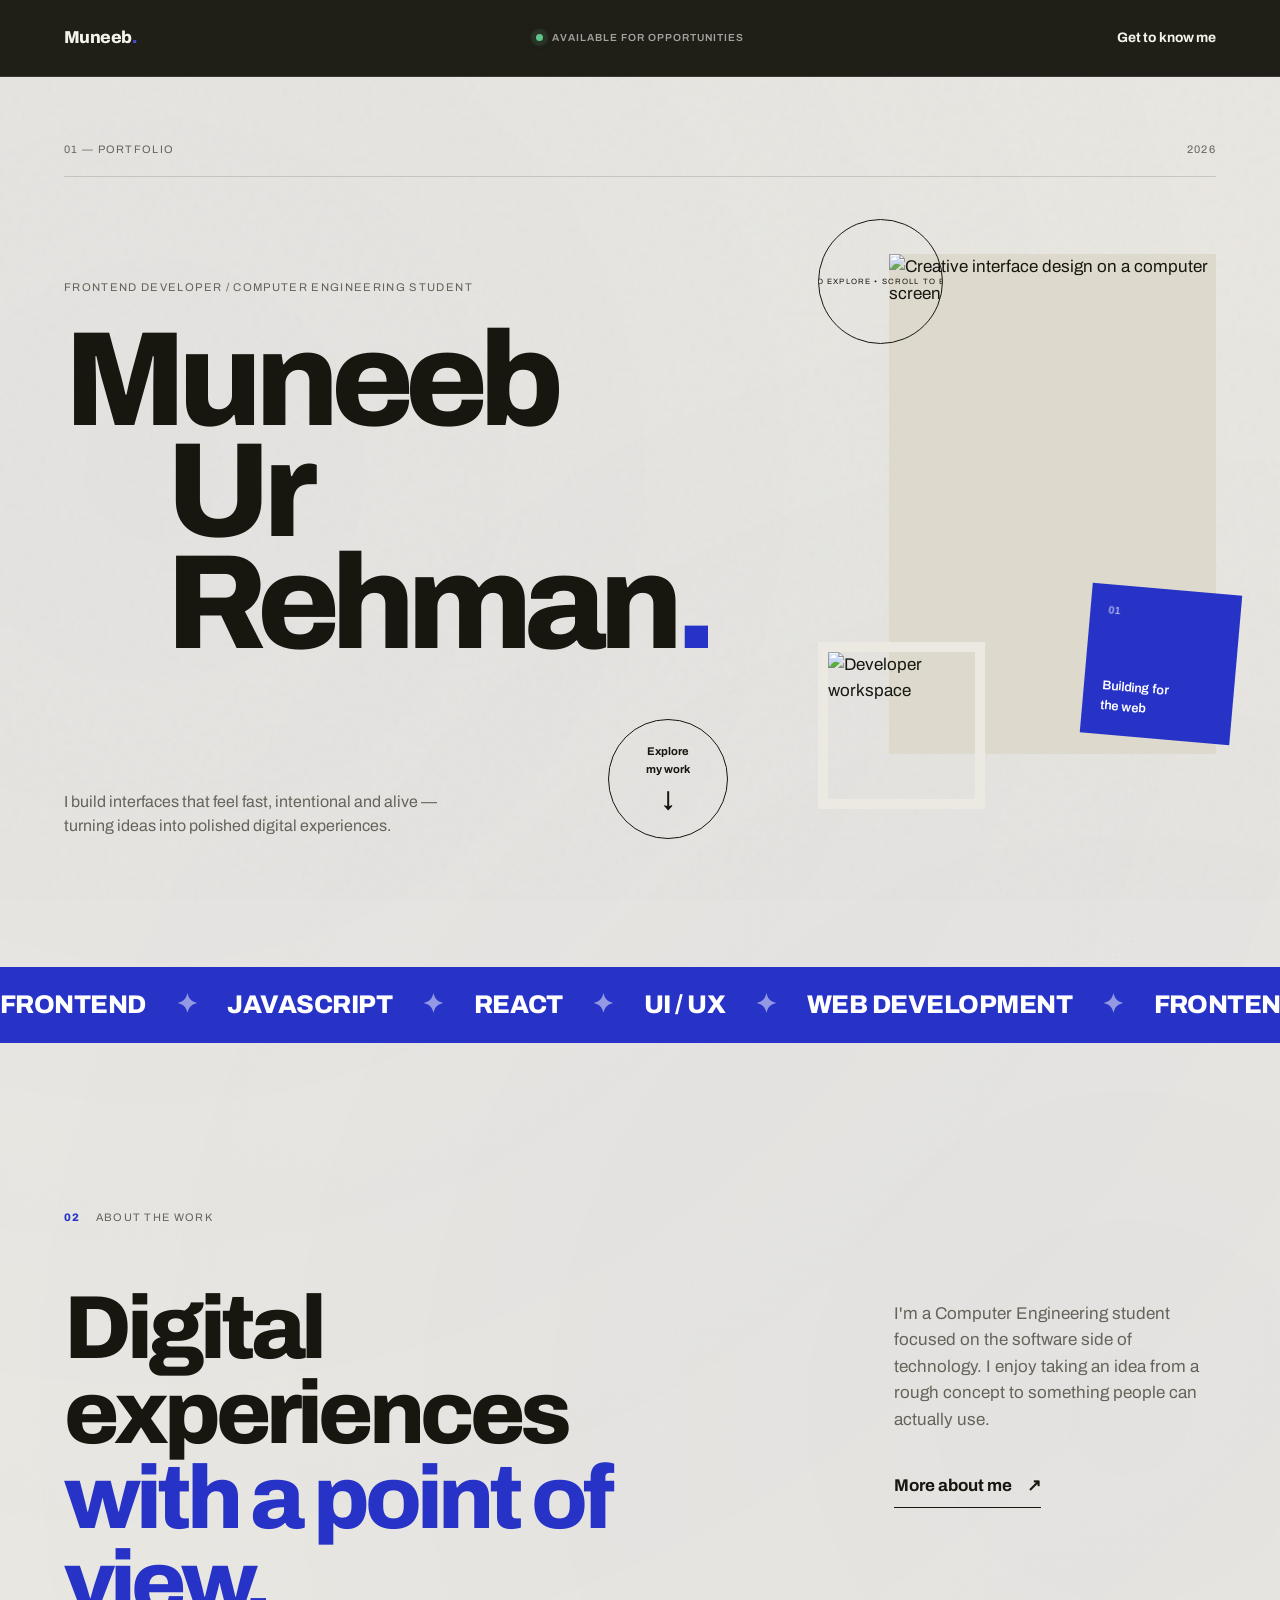
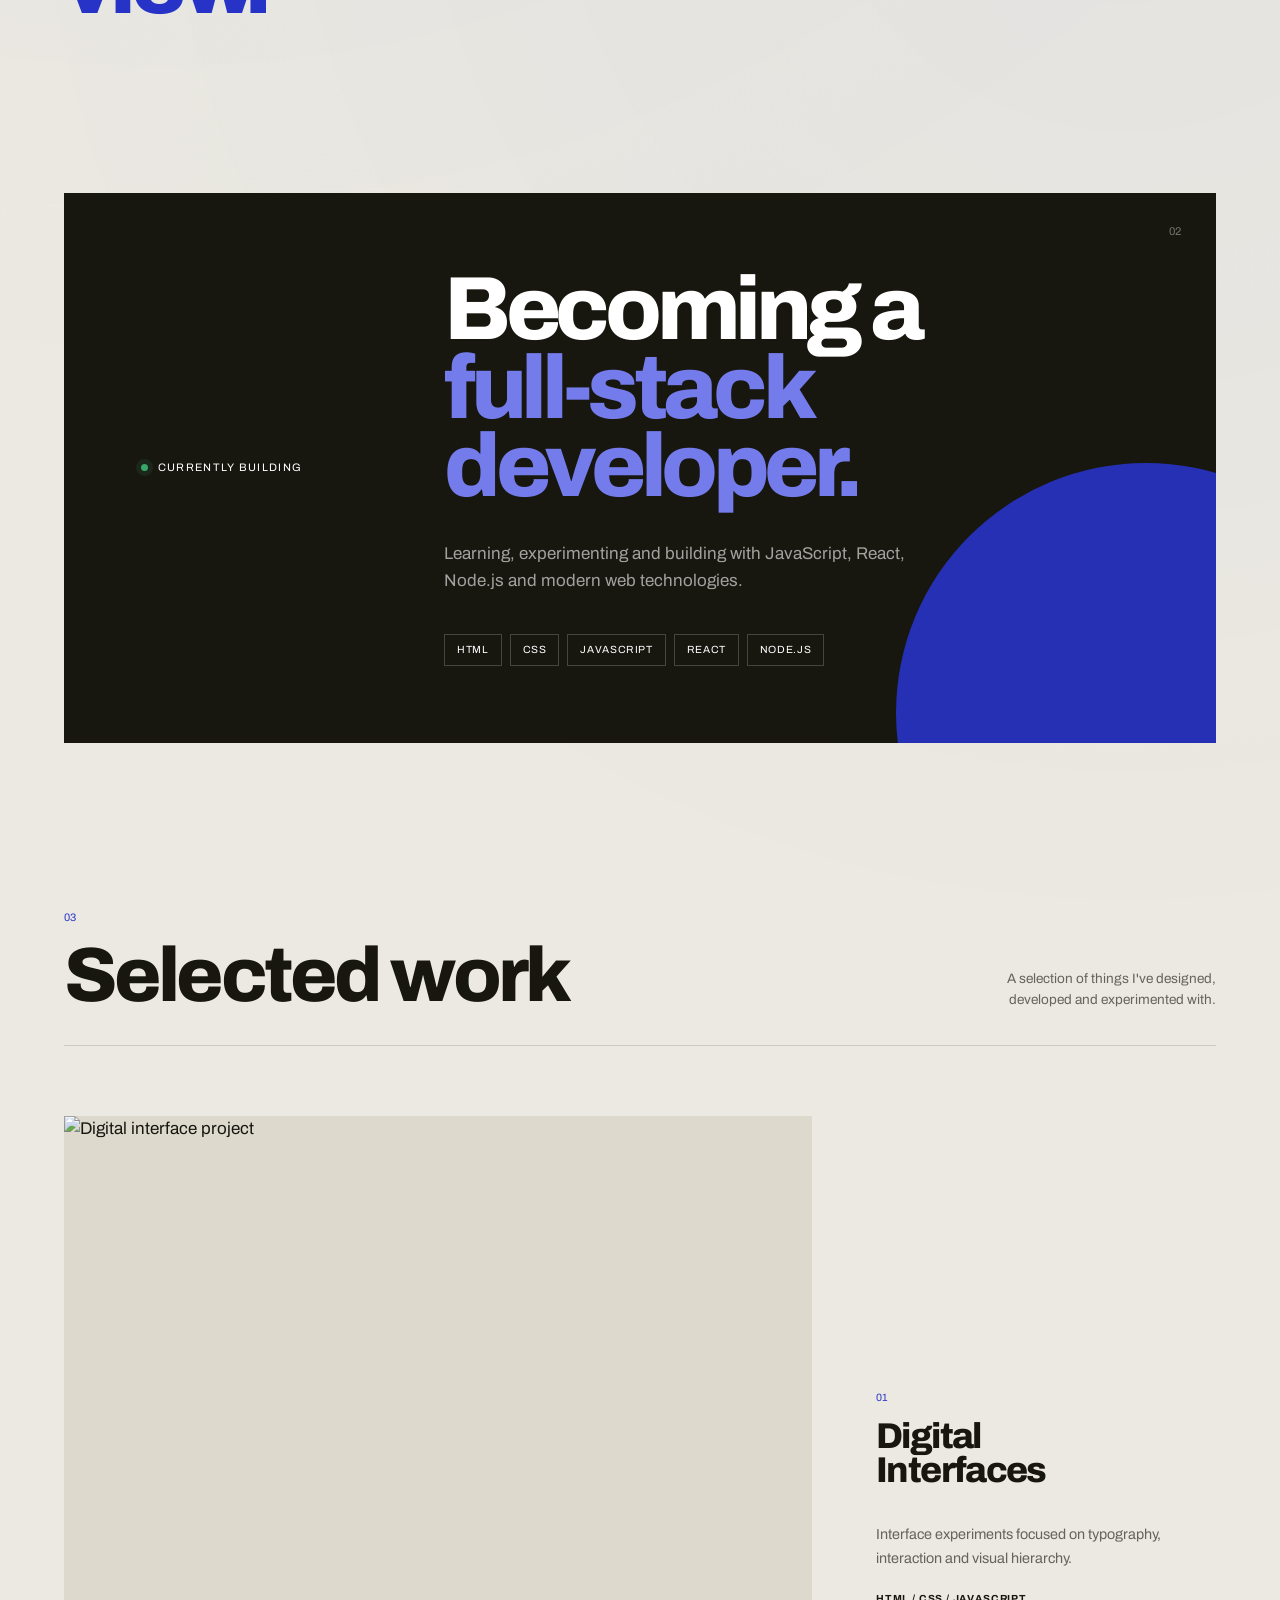
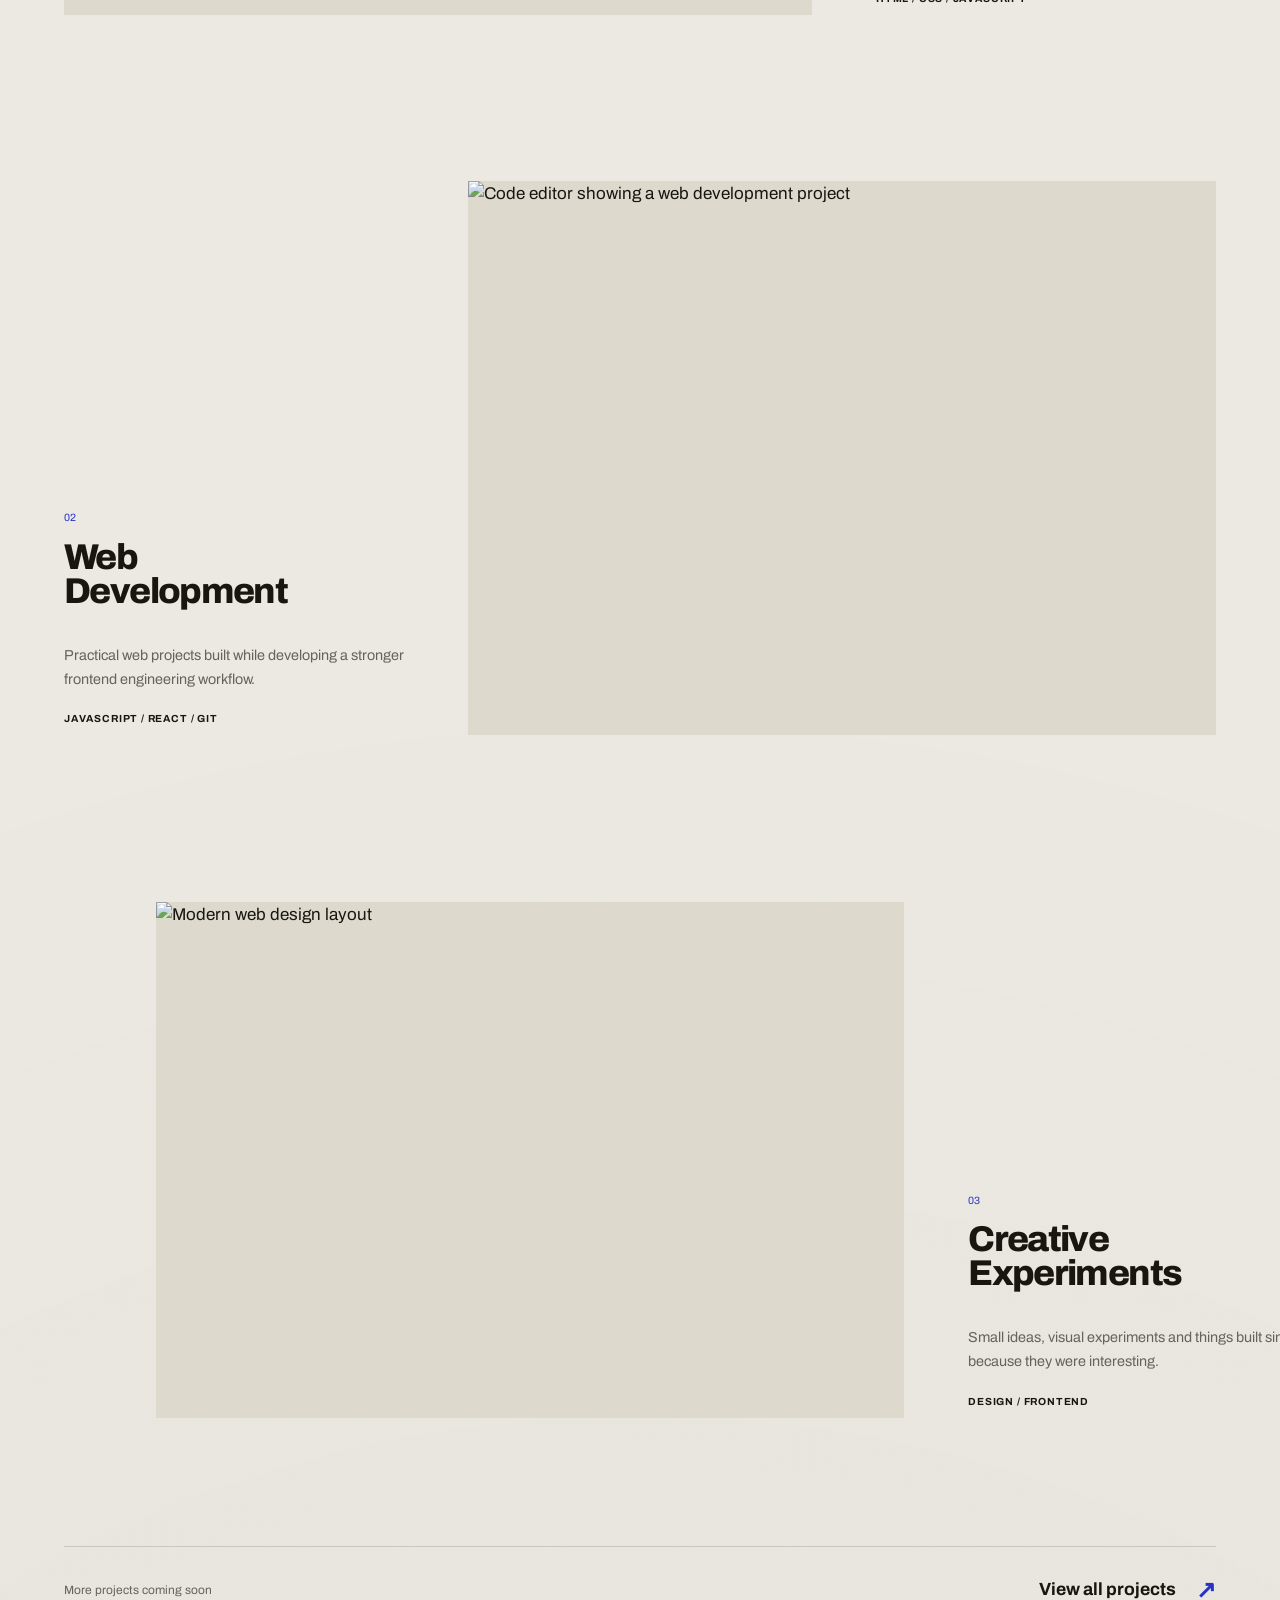
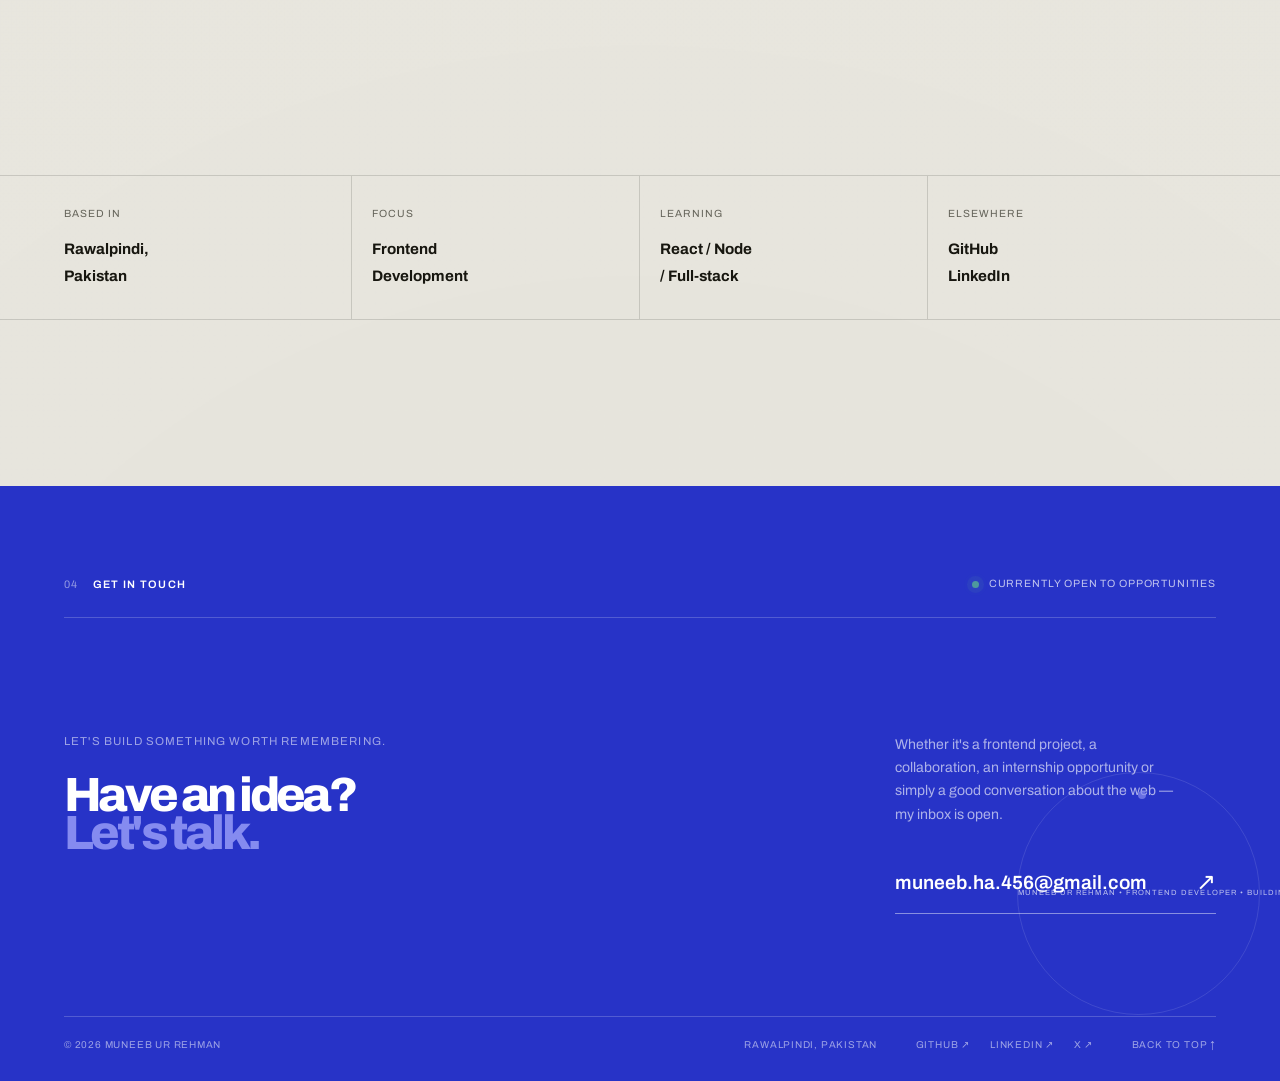
==== portfolio-website/index.html @ a78fee16 "Update portfolio certificates" ====
<!DOCTYPE html>
<html lang="en">
<head>
<meta charset="UTF-8">
<meta name="viewport" content="width=device-width, initial-scale=1.0">

<title>Muneeb Ur Rehman — Frontend Developer</title>

<meta name="description" content="Muneeb Ur Rehman is a frontend developer from Rawalpindi, Pakistan, building fast, modern and thoughtful digital experiences.">
<meta name="theme-color" content="#efeee8">

<meta property="og:title" content="Muneeb Ur Rehman — Frontend Developer">
<meta property="og:description" content="Frontend developer building modern digital experiences.">
<meta property="og:type" content="website">

<link rel="icon" href="assets/Screenshot_2026-09-08_000847-removebg-preview (1).png" type="image/png">

<link rel="preconnect" href="https://fonts.googleapis.com">
<link rel="preconnect" href="https://fonts.gstatic.com" crossorigin>
<link href="https://fonts.googleapis.com/css2?family=Archivo:wght@400;500;600;700;800&display=swap" rel="stylesheet">

<link rel="stylesheet" href="css/style.css">
</head>

<body>

<!-- =====================================================
     CINEMATIC INTRO
====================================================== -->

<div class="site-intro" id="siteIntro" aria-hidden="true">

  <div class="site-intro-logo">
    <span>Muneeb</span><b>.</b>
  </div>

  <div class="site-intro-line"></div>

</div>


<!-- =====================================================
     HEADER
====================================================== -->

<header class="masthead">

  <div class="masthead-row container-wide">

    <a href="index.html" class="masthead-id">
      Muneeb<span>.</span>
    </a>

    <div class="masthead-center">
      <span class="status-dot"></span>
      Available for opportunities
    </div>

    <button class="menu-toggle" aria-expanded="false" aria-controls="siteMenu">
      Get to know me
    </button>

  </div>

</header>

<!-- =====================================================
     FULL SCREEN MENU
====================================================== -->

<nav
  id="siteMenu"
  class="site-menu"
  aria-hidden="true"
>

  <button
    class="menu-close"
    aria-label="Close menu"
  >
    Close
  </button>

  <div class="container-wide">

    <div class="menu-label">
      Navigation
    </div>

    <ul class="site-menu-list">

      <li data-current>
        <a href="index.html">
          Home <sup>01</sup>
        </a>
      </li>

      <li>
        <a href="about.html">
          About <sup>02</sup>
        </a>
      </li>

      <li>
        <a href="projects.html">
          Projects <sup>03</sup>
        </a>
      </li>

      <li>
        <a href="#contact-heading">
          Contact <sup>04</sup>
        </a>
      </li>

    </ul>

    <div class="site-menu-social">

      <a
        href="#"
        target="_blank"
        rel="noopener"
      >
        GitHub ↗
      </a>

      <a
        href="#"
        target="_blank"
        rel="noopener"
      >
        LinkedIn ↗
      </a>

      <a
        href="#"
        target="_blank"
        rel="noopener"
      >
        X ↗
      </a>

    </div>

  </div>

</nav>


<main>

  <!-- =====================================================
       HERO
  ====================================================== -->

  <section class="hero-new container-wide">

    <div class="hero-topline reveal">

      <span>
        01 — Portfolio
      </span>

      <span>
        2026
      </span>

    </div>


    <div class="hero-grid">


      <!-- HERO TEXT -->

      <div class="hero-copy">

        <p class="eyebrow reveal">
          Frontend Developer / Computer Engineering Student
        </p>

        <h1 class="hero-title">

          <span class="hero-line reveal">
            Muneeb
          </span>

          <span class="hero-line hero-line-indent reveal">
            Ur Rehman<span class="hero-dot">.</span>
          </span>

        </h1>


        <div class="hero-bottom reveal">

          <p class="hero-description">
            I build interfaces that feel fast, intentional and alive —
            turning ideas into polished digital experiences.
          </p>

          <a
            href="#work"
            class="circle-link"
          >

            <span>
              Explore<br>
              my work
            </span>

            <span class="circle-arrow">
              ↓
            </span>

          </a>

        </div>

      </div>


      <!-- =================================================
           HERO VISUAL
      ================================================== -->

      <div class="hero-visual reveal">


        <!-- MAIN IMAGE -->

        <div class="hero-image-main">

          <img
            src="https://images.unsplash.com/photo-1558655146-d09347e92766?auto=format&fit=crop&w=1200&q=85"
            alt="Creative interface design on a computer screen"
          >

        </div>


        <!-- SMALL IMAGE -->

        <div class="hero-image-small">

          <img
            src="https://images.unsplash.com/photo-1498050108023-c5249f4df085?auto=format&fit=crop&w=700&q=85"
            alt="Developer workspace"
          >

        </div>


        <!-- FLOATING CARD -->

        <div class="hero-floating-card">

          <span class="card-number">
            01
          </span>

          <span>
            Building for<br>
            the web
          </span>

        </div>


        <!-- ORBIT -->

        <div class="hero-orbit">

          <span>
            SCROLL TO EXPLORE •
            SCROLL TO EXPLORE •
          </span>

        </div>

      </div>

    </div>

  </section>


  <!-- =====================================================
       MOVING MARQUEE
  ====================================================== -->

  <section
    class="marquee-section"
    aria-label="Skills"
  >

    <div class="marquee">

      <div class="marquee-track">

        <span>FRONTEND</span>
        <i>✦</i>

        <span>JAVASCRIPT</span>
        <i>✦</i>

        <span>REACT</span>
        <i>✦</i>

        <span>UI / UX</span>
        <i>✦</i>

        <span>WEB DEVELOPMENT</span>
        <i>✦</i>


        <!-- DUPLICATE FOR SEAMLESS LOOP -->

        <span>FRONTEND</span>
        <i>✦</i>

        <span>JAVASCRIPT</span>
        <i>✦</i>

        <span>REACT</span>
        <i>✦</i>

        <span>UI / UX</span>
        <i>✦</i>

        <span>WEB DEVELOPMENT</span>
        <i>✦</i>

      </div>

    </div>

  </section>


  <!-- =====================================================
       INTRO
  ====================================================== -->

  <section class="intro-new container-wide">

    <div class="section-index reveal">

      <span>
        02
      </span>

      <span>
        About the work
      </span>

    </div>


    <div class="intro-content">


      <h2 class="intro-heading reveal">

        Digital experiences<br>

        <em>
          with a point of view.
        </em>

      </h2>


      <div class="intro-side reveal">

        <p>
          I'm a Computer Engineering student focused on the software side
          of technology. I enjoy taking an idea from a rough concept to
          something people can actually use.
        </p>

        <a
          href="about.html"
          class="arrow-link"
        >
          More about me
          <span>↗</span>
        </a>

      </div>

    </div>

  </section>


  <!-- =====================================================
       CURRENTLY BUILDING
  ====================================================== -->

  <section class="currently container-wide">

    <div class="currently-inner">


      <div class="currently-label reveal">

        <span class="live-pulse"></span>

        Currently building

      </div>


      <div class="currently-content reveal">

        <h2>

          Becoming a<br>

          <span>
            full-stack developer.
          </span>

        </h2>


        <p>
          Learning, experimenting and building with JavaScript,
          React, Node.js and modern web technologies.
        </p>


        <div class="stack-mini">

          <span>HTML</span>
          <span>CSS</span>
          <span>JavaScript</span>
          <span>React</span>
          <span>Node.js</span>

        </div>

      </div>


      <div class="currently-number">
        02
      </div>

    </div>

  </section>


  <!-- =====================================================
       SELECTED WORK
  ====================================================== -->

  <section
    class="work-new container-wide"
    id="work"
  >


    <div class="section-head-new reveal">


      <div>

        <span class="section-number">
          03
        </span>

        <h2>
          Selected work
        </h2>

      </div>


      <p>

        A selection of things I've designed,<br>
        developed and experimented with.

      </p>

    </div>


    <div class="project-showcase">


      <!-- =================================================
           PROJECT 01
      ================================================== -->

      <article
        class="project-feature project-feature-large reveal"
      >

        <a
          href="projects.html"
          class="project-image"
        >

          <img
            src="https://images.unsplash.com/photo-1559028012-481c04fa702d?auto=format&fit=crop&w=1600&q=85"
            alt="Digital interface project"
          >

          <div class="project-overlay">

            <span>
              View project
            </span>

            <span>
              ↗
            </span>

          </div>

        </a>


        <div class="project-info">


          <div>

            <span class="project-number">
              01
            </span>

            <h3>
              Digital Interfaces
            </h3>

          </div>


          <div class="project-details">

            <p>
              Interface experiments focused on typography,
              interaction and visual hierarchy.
            </p>

            <span>
              HTML / CSS / JavaScript
            </span>

          </div>

        </div>

      </article>


      <!-- =================================================
           PROJECT 02
      ================================================== -->

      <article
        class="project-feature project-feature-offset reveal"
      >

        <a
          href="projects.html"
          class="project-image"
        >

          <img
            src="https://images.unsplash.com/photo-1555066931-4365d14bab8c?auto=format&fit=crop&w=1400&q=85"
            alt="Code editor showing a web development project"
          >

          <div class="project-overlay">

            <span>
              View project
            </span>

            <span>
              ↗
            </span>

          </div>

        </a>


        <div class="project-info">


          <div>

            <span class="project-number">
              02
            </span>

            <h3>
              Web Development
            </h3>

          </div>


          <div class="project-details">

            <p>
              Practical web projects built while developing
              a stronger frontend engineering workflow.
            </p>

            <span>
              JavaScript / React / Git
            </span>

          </div>

        </div>

      </article>


      <!-- =================================================
           PROJECT 03
      ================================================== -->

      <article
        class="project-feature project-feature-small reveal"
      >

        <a
          href="projects.html"
          class="project-image"
        >

          <img
            src="https://images.unsplash.com/photo-1558655146-9f40138edfeb?auto=format&fit=crop&w=1200&q=85"
            alt="Modern web design layout"
          >

          <div class="project-overlay">

            <span>
              View project
            </span>

            <span>
              ↗
            </span>

          </div>

        </a>


        <div class="project-info">


          <div>

            <span class="project-number">
              03
            </span>

            <h3>
              Creative Experiments
            </h3>

          </div>


          <div class="project-details">

            <p>
              Small ideas, visual experiments and things
              built simply because they were interesting.
            </p>

            <span>
              Design / Frontend
            </span>

          </div>

        </div>

      </article>

    </div>


    <!-- WORK FOOTER -->

    <div class="work-footer reveal">

      <span>
        More projects coming soon
      </span>

      <a
        href="projects.html"
        class="big-arrow-link"
      >

        View all projects

        <span>
          ↗
        </span>

      </a>

    </div>

  </section>


  <!-- =====================================================
       QUICK PROFILE
  ====================================================== -->

  <section class="profile-strip container-wide">


    <div class="profile-item reveal">

      <span>
        Based in
      </span>

      <strong>
        Rawalpindi,<br>
        Pakistan
      </strong>

    </div>


    <div class="profile-item reveal">

      <span>
        Focus
      </span>

      <strong>
        Frontend<br>
        Development
      </strong>

    </div>


    <div class="profile-item reveal">

      <span>
        Learning
      </span>

      <strong>
        React / Node<br>
        / Full-stack
      </strong>

    </div>


    <div class="profile-item reveal">

      <span>
        Elsewhere
      </span>

      <strong>
        GitHub<br>
        LinkedIn
      </strong>

    </div>

  </section>

</main>

<!-- =====================================================
     FOOTER / CONTACT
====================================================== -->

<footer class="site-footer-new">

  <div class="container-wide">

    <div class="footer-intro">

      <div class="footer-index">
        <span>04</span>
        <span>Get in touch</span>
      </div>

      <div class="footer-status">
        <span class="status-dot"></span>
        Currently open to opportunities
      </div>

    </div>


    <div class="footer-main">

      <div class="footer-copy">

        <p class="footer-kicker">
          Let's build something worth remembering.
        </p>

        <h2
          class="footer-heading"
          id="contact-heading"
        >
          Have an idea?<br>
          <em>Let's talk.</em>
        </h2>

      </div>


      <div class="footer-side">

        <p>
          Whether it's a frontend project, a collaboration,
          an internship opportunity or simply a good conversation
          about the web — my inbox is open.
        </p>

        <a
          class="footer-email-new"
          href="mailto:muneeb.ha.456@gmail.com"
        >
          <span>muneeb.ha.456@gmail.com</span>
          <strong>↗</strong>
        </a>

      </div>

    </div>


    <div class="footer-orbit" aria-hidden="true">
      <span>
        MUNEEB UR REHMAN • FRONTEND DEVELOPER • BUILDING FOR THE WEB •
      </span>
    </div>


    <div class="footer-bottom-new">

      <span>
        © <span id="year"></span> Muneeb Ur Rehman
      </span>

      <span class="footer-location">
        Rawalpindi, Pakistan
      </span>

      <div class="footer-links">

        <a
          href="https://github.com/MuneebCode21"
          target="_blank"
          rel="noopener"
        >
          GitHub ↗
        </a>

        <a
          href="#"
          target="_blank"
          rel="noopener"
        >
          LinkedIn ↗
        </a>

        <a
          href="#"
          target="_blank"
          rel="noopener"
        >
          X ↗
        </a>

      </div>

      <button
        class="footer-top-link"
        id="footerTop"
        type="button"
      >
        Back to top ↑
      </button>

    </div>

  </div>

</footer>

<!-- =====================================================
     BACK TO TOP
====================================================== -->

<button
  id="backToTop"
  class="back-to-top-new"
>
  ↑
</button>


<script src="js/script.js" defer></script>

</body>
</html>
---- portfolio-website/css/style.css ----
/* =========================================================
   MUNEEB UR REHMAN — PORTFOLIO
   Complete stylesheet
   - Premium warm textured background
   - Cinematic homepage
   - Premium dark header
   - Full-screen navigation
   - Editorial project showcase
   - Polished contact footer
   - About / Projects page support
   - Responsive layouts
   - Reduced-motion accessibility
========================================================= */

:root {
  --paper: #ebe9e1;
  --paper-raised: #ddd9cd;

  --ink: #17160f;
  --ink-muted: #65645a;

  --line: rgba(23, 22, 15, 0.15);

  --accent: #2733c7;
  --accent-light: #4852e0;
  --accent-ink: #f5f4ed;

  --font: 'Archivo', sans-serif;

  --max-wide: 1400px;
  --max-text: 700px;

  --pad: clamp(20px, 5vw, 72px);
}


/* =========================================================
   RESET
========================================================= */

*,
*::before,
*::after {
  box-sizing: border-box;
}

html {
  scroll-behavior: smooth;
}

html,
body,
h1,
h2,
h3,
p,
ul,
li {
  margin: 0;
  padding: 0;
}

body {
  position: relative;

  background:
    radial-gradient(
      circle at 12% 8%,
      rgba(72, 82, 224, 0.045),
      transparent 28%
    ),
    radial-gradient(
      circle at 88% 24%,
      rgba(39, 51, 199, 0.035),
      transparent 25%
    ),
    radial-gradient(
      circle at 50% 100%,
      rgba(23, 22, 15, 0.035),
      transparent 35%
    ),
    #ebe9e1;

  color: var(--ink);

  font-family: var(--font);
  font-size: 17px;
  line-height: 1.55;

  -webkit-font-smoothing: antialiased;

  overflow-x: hidden;
}

body::before {
  content: "";

  position: fixed;

  inset: 0;

  z-index: -1;

  pointer-events: none;

  opacity: 0.25;

  background-image:
    url("data:image/svg+xml,%3Csvg viewBox='0 0 180 180' xmlns='http://www.w3.org/2000/svg'%3E%3Cfilter id='grain'%3E%3CfeTurbulence type='fractalNoise' baseFrequency='0.72' numOctaves='4' stitchTiles='stitch'/%3E%3C/filter%3E%3Crect width='100%25' height='100%25' filter='url(%23grain)' opacity='0.16'/%3E%3C/svg%3E");

  mix-blend-mode: multiply;
}

body.menu-open {
  overflow: hidden;
}

body.site-loading {
  overflow: hidden;
}

img {
  display: block;
  max-width: 100%;
}

a {
  color: inherit;
  text-decoration: none;
}

ul {
  list-style: none;
}

button {
  font: inherit;

  background: none;
  border: none;

  color: inherit;

  cursor: pointer;
}

::selection {
  background: var(--accent);
  color: white;
}


/* =========================================================
   TYPOGRAPHY
========================================================= */

h1,
h2,
h3 {
  font-weight: 800;

  line-height: 1.05;
  letter-spacing: -0.025em;
}

h2 {
  font-size: clamp(2rem, 4vw, 4rem);
}

h3 {
  font-size: 1.25rem;
}

p {
  color: var(--ink-muted);
}


/* =========================================================
   SHARED LAYOUT
========================================================= */

.container-wide {
  width: 100%;

  max-width: var(--max-wide);

  margin-inline: auto;

  padding-inline: var(--pad);
}

.text-measure {
  max-width: var(--max-text);
}


/* =========================================================
   LINKS / BUTTONS
========================================================= */

.btn {
  display: inline-block;

  padding: 14px 28px;

  background:
    var(--accent);

  color:
    var(--accent-ink);

  border:
    1px solid var(--accent);

  font-weight: 700;

  transition:
    opacity 0.25s ease,
    transform 0.25s ease;
}

.btn:hover {
  opacity: 0.85;

  transform:
    translateY(-2px);
}

.text-link {
  color: inherit;

  font-weight: 600;

  background-image:
    linear-gradient(
      currentColor,
      currentColor
    );

  background-size:
    0% 1px;

  background-position:
    0 100%;

  background-repeat:
    no-repeat;

  padding-bottom: 2px;

  transition:
    background-size 0.3s ease;
}

.text-link:hover,
.text-link:focus-visible {
  background-size:
    100% 1px;
}

a:focus-visible,
button:focus-visible {
  outline:
    2px solid var(--accent);

  outline-offset:
    3px;
}


/* =========================================================
   HEADER — DARK / PREMIUM
========================================================= */

.masthead {
  position: sticky;

  top: 0;

  z-index: 100;

  background:
    rgba(23, 22, 15, 0.96);

  color:
    var(--paper);

  border-bottom:
    1px solid
      rgba(255, 255, 255, 0.12);

  backdrop-filter:
    blur(18px);

  -webkit-backdrop-filter:
    blur(18px);

  box-shadow:
    0 1px 0
      rgba(255, 255, 255, 0.03);
}

.masthead-row {
  min-height: 76px;

  display: grid;

  grid-template-columns:
    1fr
    auto
    1fr;

  align-items: center;
}

.masthead-id {
  display: inline-flex;

  align-items: baseline;

  width: fit-content;

  color:
    #f3f2eb;

  font-size: 1.08rem;

  font-weight: 800;

  letter-spacing:
    -0.03em;

  transition:
    opacity 0.25s ease,
    transform 0.25s ease;
}

.masthead-id:hover {
  opacity: 0.8;

  transform:
    translateX(2px);
}

.masthead-id span {
  color:
    var(--accent-light);
}

.masthead-center {
  display: flex;

  align-items: center;

  gap: 9px;

  color:
    rgba(243, 242, 235, 0.62);

  font-size: 0.64rem;

  font-weight: 600;

  text-transform: uppercase;

  letter-spacing:
    0.1em;
}

.status-dot {
  width: 7px;
  height: 7px;

  display: inline-block;

  border-radius: 50%;

  background:
    #5fc58b;

  box-shadow:
    0 0 0 5px
      rgba(95, 197, 139, 0.10),

    0 0 12px
      rgba(95, 197, 139, 0.28);
}

.menu-toggle {
  justify-self: end;

  position: relative;

  padding:
    7px 0;

  color:
    #f3f2eb;

  font-size:
    0.86rem;

  font-weight:
    700;

  letter-spacing:
    -0.01em;

  transition:
    color 0.25s ease,
    transform 0.25s ease;
}

.menu-toggle::after {
  content: "";

  position: absolute;

  left: 0;
  right: 0;
  bottom: 2px;

  height: 1px;

  background:
    var(--accent-light);

  transform:
    scaleX(0);

  transform-origin:
    right;

  transition:
    transform 0.3s
      cubic-bezier(.2, .8, .2, 1);
}

.menu-toggle:hover {
  color:
    #ffffff;

  transform:
    translateX(-2px);
}

.menu-toggle:hover::after {
  transform:
    scaleX(1);

  transform-origin:
    left;
}


/* =========================================================
   FULL-SCREEN MENU
========================================================= */

.site-menu {
  position: fixed;

  inset: 0;

  z-index: 200;

  background:
    var(--accent);

  color:
    white;

  display: flex;

  align-items: center;

  transform:
    translateY(-100%);

  visibility:
    hidden;

  transition:
    transform 0.65s
      cubic-bezier(.65, 0, .35, 1),

    visibility 0s linear 0.65s;
}

.site-menu.is-open {
  transform:
    translateY(0);

  visibility:
    visible;

  transition:
    transform 0.65s
      cubic-bezier(.65, 0, .35, 1);
}

.menu-close {
  position: absolute;

  top: 25px;
  right: var(--pad);

  color:
    white;

  font-weight:
    700;
}

.menu-label {
  margin-bottom:
    30px;

  font-size:
    0.68rem;

  text-transform:
    uppercase;

  letter-spacing:
    0.15em;

  opacity:
    0.65;
}

.site-menu-list {
  overflow:
    hidden;
}

.site-menu-list li {
  overflow:
    hidden;
}

.site-menu-list a {
  display:
    inline-flex;

  align-items:
    baseline;

  gap:
    14px;

  font-size:
    clamp(3rem, 8vw, 7rem);

  font-weight:
    800;

  line-height:
    1.05;

  transition:
    transform 0.3s ease;
}

.site-menu-list a:hover {
  transform:
    translateX(18px);
}

.site-menu-list sup {
  font-size:
    0.8rem;

  font-weight:
    500;

  opacity:
    0.5;
}

.site-menu-list li[data-current] a {
  text-decoration:
    underline;

  text-decoration-thickness:
    2px;

  text-underline-offset:
    8px;
}

.site-menu-social {
  display:
    flex;

  gap:
    28px;

  margin-top:
    50px;
}

.site-menu-social a {
  font-weight:
    600;
}


/* =========================================================
   MENU ANIMATION
========================================================= */

.site-menu.is-open
.site-menu-list li {
  animation:
    menuItemIn
    0.65s
    cubic-bezier(.2, .8, .2, 1)
    both;

  animation-delay:
    calc(
      var(--menu-index) * 0.07s + 0.15s
    );
}

@keyframes menuItemIn {

  from {
    opacity:
      0;

    transform:
      translateY(30px);
  }

  to {
    opacity:
      1;

    transform:
      translateY(0);
  }

}


/* =========================================================
   HOMEPAGE — HERO
========================================================= */

.hero-new {
  padding-top:
    clamp(35px, 5vw, 65px);

  padding-bottom:
    clamp(80px, 10vw, 150px);
}

.hero-topline {
  display:
    flex;

  justify-content:
    space-between;

  padding-bottom:
    18px;

  border-bottom:
    1px solid var(--line);

  font-size:
    0.68rem;

  text-transform:
    uppercase;

  letter-spacing:
    0.12em;

  color:
    var(--ink-muted);
}

.hero-grid {
  display:
    grid;

  grid-template-columns:
    minmax(0, 1.25fr)
    minmax(330px, 0.75fr);

  gap:
    clamp(35px, 7vw, 100px);

  align-items:
    end;
}

.hero-copy {
  padding-top:
    clamp(60px, 8vw, 120px);
}

.eyebrow {
  margin-bottom:
    28px;

  font-size:
    0.7rem;

  text-transform:
    uppercase;

  letter-spacing:
    0.12em;

  color:
    var(--ink-muted);
}

.hero-title {
  font-size:
    clamp(4.2rem, 10.5vw, 10.5rem);

  font-weight:
    800;

  line-height:
    0.83;

  letter-spacing:
    -0.065em;
}

.hero-line {
  display:
    block;
}

.hero-line-indent {
  margin-left:
    clamp(20px, 8vw, 120px);
}

.hero-dot {
  color:
    var(--accent);
}

.hero-bottom {
  margin-top:
    60px;

  display:
    flex;

  align-items:
    flex-end;

  justify-content:
    space-between;

  gap:
    40px;
}

.hero-description {
  max-width:
    390px;

  font-size:
    1rem;

  color:
    var(--ink-muted);
}


/* =========================================================
   HERO CTA
========================================================= */

.circle-link {
  width:
    120px;

  height:
    120px;

  flex:
    0 0 auto;

  border:
    1px solid var(--ink);

  border-radius:
    50%;

  display:
    flex;

  flex-direction:
    column;

  justify-content:
    center;

  align-items:
    center;

  font-size:
    0.7rem;

  font-weight:
    700;

  text-align:
    center;

  transition:
    background 0.3s ease,
    color 0.3s ease,
    border-color 0.3s ease,
    transform 0.3s ease;
}

.circle-arrow {
  margin-top:
    5px;

  font-size:
    1.3rem;
}

.circle-link:hover {
  background:
    var(--accent);

  color:
    white;

  border-color:
    var(--accent);

  transform:
    rotate(8deg);
}


/* =========================================================
   HERO VISUAL
========================================================= */

.hero-visual {
  position:
    relative;

  min-height:
    620px;
}

.hero-image-main {
  position:
    absolute;

  top:
    35px;

  right:
    0;

  width:
    82%;

  height:
    500px;

  overflow:
    hidden;

  background:
    var(--paper-raised);
}

.hero-image-main img {
  width:
    100%;

  height:
    100%;

  object-fit:
    cover;

  filter:
    saturate(0.72);

  transition:
    transform 1s
      cubic-bezier(.2, .8, .2, 1),

    filter 0.5s ease;
}

.hero-visual:hover
.hero-image-main img {
  filter:
    saturate(1);
}

.hero-image-small {
  position:
    absolute;

  left:
    0;

  bottom:
    30px;

  width:
    42%;

  aspect-ratio:
    1 / 1;

  border:
    10px solid var(--paper);

  overflow:
    hidden;

  z-index:
    3;

  transition:
    transform 0.25s ease-out;
}

.hero-image-small img {
  width:
    100%;

  height:
    100%;

  object-fit:
    cover;

  transition:
    transform 0.8s ease;
}

.hero-image-small:hover img {
  transform:
    scale(1.1);
}

.hero-floating-card {
  position:
    absolute;

  right:
    -20px;

  bottom:
    100px;

  width:
    150px;

  height:
    150px;

  padding:
    18px;

  background:
    var(--accent);

  color:
    white;

  display:
    flex;

  flex-direction:
    column;

  justify-content:
    space-between;

  font-size:
    0.8rem;

  font-weight:
    600;

  z-index:
    4;

  transform:
    rotate(5deg);

  transition:
    transform 0.25s ease-out;
}

.card-number {
  font-size:
    0.65rem;

  opacity:
    0.65;
}

.hero-orbit {
  position:
    absolute;

  top:
    0;

  left:
    0;

  width:
    125px;

  height:
    125px;

  border:
    1px solid var(--ink);

  border-radius:
    50%;

  display:
    flex;

  justify-content:
    center;

  align-items:
    center;

  overflow:
    hidden;

  font-size:
    0.48rem;

  text-align:
    center;

  letter-spacing:
    0.15em;

  animation:
    spin 15s linear infinite;
}

.hero-orbit span {
  white-space:
    nowrap;
}

@keyframes spin {

  to {
    transform:
      rotate(360deg);
  }

}


/* =========================================================
   MARQUEE
========================================================= */

.marquee-section {
  background:
    var(--accent);

  color:
    white;

  overflow:
    hidden;

  border-block:
    1px solid var(--accent);
}

.marquee {
  padding-block:
    17px;
}

.marquee-track {
  display:
    flex;

  align-items:
    center;

  gap:
    30px;

  width:
    max-content;

  font-size:
    clamp(1.1rem, 2vw, 1.7rem);

  font-weight:
    800;

  letter-spacing:
    -0.02em;

  animation:
    marquee
    25s
    linear
    infinite;
}

.marquee-track i {
  font-style:
    normal;

  opacity:
    0.5;
}

@keyframes marquee {

  from {
    transform:
      translateX(0);
  }

  to {
    transform:
      translateX(-50%);
  }

}


/* =========================================================
   HOMEPAGE — INTRO
========================================================= */

.intro-new {
  padding-top:
    clamp(100px, 13vw, 190px);

  padding-bottom:
    clamp(100px, 13vw, 180px);
}

.section-index {
  display:
    flex;

  align-items:
    center;

  gap:
    15px;

  margin-bottom:
    60px;

  font-size:
    0.68rem;

  text-transform:
    uppercase;

  letter-spacing:
    0.12em;

  color:
    var(--ink-muted);
}

.section-index span:first-child {
  color:
    var(--accent);

  font-weight:
    800;
}

.intro-content {
  display:
    grid;

  grid-template-columns:
    1.4fr 0.6fr;

  gap:
    80px;
}

.intro-heading {
  font-size:
    clamp(3rem, 7vw, 7rem);

  line-height:
    0.95;

  letter-spacing:
    -0.055em;
}

.intro-heading em {
  color:
    var(--accent);

  font-style:
    normal;
}

.intro-side {
  max-width:
    350px;

  padding-top:
    15px;
}

.intro-side p {
  margin-bottom:
    40px;
}

.arrow-link {
  display:
    inline-flex;

  gap:
    15px;

  align-items:
    center;

  border-bottom:
    1px solid var(--ink);

  padding-bottom:
    8px;

  font-weight:
    700;

  transition:
    color 0.2s ease;
}

.arrow-link:hover {
  color:
    var(--accent);
}


/* =========================================================
   HOMEPAGE — CURRENTLY BUILDING
========================================================= */

.currently {
  margin-bottom:
    clamp(100px, 13vw, 180px);
}

.currently-inner {
  position:
    relative;

  min-height:
    500px;

  background:
    var(--ink);

  color:
    white;

  padding:
    clamp(35px, 6vw, 80px);

  display:
    grid;

  grid-template-columns:
    0.35fr 1fr;

  gap:
    60px;

  overflow:
    hidden;
}

.currently-inner::after {
  content:
    "";

  position:
    absolute;

  width:
    500px;

  height:
    500px;

  border-radius:
    50%;

  right:
    -180px;

  bottom:
    -220px;

  background:
    var(--accent);

  opacity:
    0.9;
}

.currently-label {
  position:
    relative;

  z-index:
    2;

  display:
    flex;

  align-items:
    center;

  gap:
    10px;

  font-size:
    0.68rem;

  text-transform:
    uppercase;

  letter-spacing:
    0.12em;

  opacity:
    0.65;
}

.live-pulse {
  width:
    7px;

  height:
    7px;

  border-radius:
    50%;

  background:
    #39a66b;

  display:
    inline-block;

  box-shadow:
    0 0 0 5px
      rgba(57, 166, 107, 0.12);
}

.currently-content {
  position:
    relative;

  z-index:
    2;
}

.currently-content h2 {
  font-size:
    clamp(3rem, 7vw, 7rem);

  line-height:
    0.88;

  letter-spacing:
    -0.06em;
}

.currently-content h2 span {
  color:
    #747bea;
}

.currently-content p {
  max-width:
    470px;

  margin-top:
    35px;

  color:
    rgba(255, 255, 255, 0.6);
}

.stack-mini {
  display:
    flex;

  flex-wrap:
    wrap;

  gap:
    8px;

  margin-top:
    40px;
}

.stack-mini span {
  padding:
    7px 12px;

  border:
    1px solid
      rgba(255, 255, 255, 0.2);

  font-size:
    0.65rem;

  text-transform:
    uppercase;

  letter-spacing:
    0.06em;
}

.currently-number {
  position:
    absolute;

  top:
    30px;

  right:
    35px;

  z-index:
    5;

  font-size:
    0.7rem;

  opacity:
    0.4;
}


/* =========================================================
   HOMEPAGE — WORK HEADER
========================================================= */

.work-new {
  padding-bottom:
    clamp(100px, 13vw, 180px);
}

.section-head-new {
  display:
    flex;

  justify-content:
    space-between;

  align-items:
    flex-end;

  margin-bottom:
    70px;

  padding-bottom:
    35px;

  border-bottom:
    1px solid var(--line);
}

.section-number {
  display:
    block;

  margin-bottom:
    15px;

  font-size:
    0.68rem;

  color:
    var(--accent);
}

.section-head-new h2 {
  font-size:
    clamp(3rem, 6vw, 6rem);

  line-height:
    0.9;

  letter-spacing:
    -0.05em;
}

.section-head-new p {
  font-size:
    0.85rem;

  text-align:
    right;
}


/* =========================================================
   SELECTED WORK — EDITORIAL LAYOUT
========================================================= */

.project-showcase {
  display:
    flex;

  flex-direction:
    column;

  gap:
    clamp(120px, 13vw, 190px);
}

.project-feature {
  display:
    grid;

  grid-template-columns:
    minmax(0, 1.65fr)
    minmax(260px, 0.75fr);

  gap:
    clamp(35px, 5vw, 80px);

  align-items:
    end;

  width:
    100%;
}

.project-feature-offset {
  grid-template-columns:
    minmax(260px, 0.75fr)
    minmax(0, 1.65fr);

  margin-left:
    0;
}

.project-feature-small {
  grid-template-columns:
    minmax(0, 1.65fr)
    minmax(260px, 0.75fr);

  margin-left:
    8%;
}


/* =========================================================
   PROJECT IMAGE
========================================================= */

.project-image {
  position:
    relative;

  display:
    block;

  width:
    100%;

  aspect-ratio:
    1.5 / 1;

  overflow:
    hidden;

  background:
    var(--paper-raised);
}

.project-feature-offset
.project-image {
  aspect-ratio:
    1.35 / 1;
}

.project-feature-small
.project-image {
  aspect-ratio:
    1.45 / 1;
}

.project-image img {
  width:
    100%;

  height:
    100%;

  object-fit:
    cover;

  filter:
    saturate(0.72);

  transition:
    transform 0.9s
      cubic-bezier(.2, .8, .2, 1),

    filter 0.5s ease;
}

.project-image:hover img {
  transform:
    scale(1.06);

  filter:
    saturate(1);
}


/* =========================================================
   PROJECT OVERLAY
========================================================= */

.project-overlay {
  position:
    absolute;

  inset:
    0;

  padding:
    25px;

  background:
    rgba(39, 51, 199, 0.9);

  color:
    white;

  display:
    flex;

  align-items:
    flex-end;

  justify-content:
    space-between;

  opacity:
    0;

  transition:
    opacity 0.4s ease;
}

.project-image:hover
.project-overlay {
  opacity:
    1;
}

.project-overlay span:first-child {
  font-weight:
    700;
}

.project-overlay span:last-child {
  font-size:
    1.5rem;
}


/* =========================================================
   PROJECT INFORMATION
========================================================= */

.project-info {
  display:
    flex;

  flex-direction:
    column;

  justify-content:
    flex-end;

  align-self:
    stretch;

  padding:
    0 0 8px;
}

.project-feature-offset
.project-info {
  order:
    -1;
}

.project-number {
  display:
    block;

  margin-bottom:
    14px;

  font-size:
    0.66rem;

  text-transform:
    uppercase;

  color:
    var(--accent);
}

.project-info h3 {
  max-width:
    12ch;

  font-size:
    clamp(1.7rem, 2.8vw, 3rem);

  line-height:
    0.95;

  letter-spacing:
    -0.045em;
}

.project-details {
  max-width:
    360px;

  margin-top:
    35px;
}

.project-details p {
  margin-bottom:
    20px;

  color:
    var(--ink-muted);

  font-size:
    0.9rem;

  line-height:
    1.65;
}

.project-details span {
  display:
    block;

  font-size:
    0.64rem;

  font-weight:
    700;

  text-transform:
    uppercase;

  letter-spacing:
    0.08em;

  color:
    var(--ink);
}


/* =========================================================
   PROJECT FOOTER
========================================================= */

.work-footer {
  display:
    flex;

  align-items:
    center;

  justify-content:
    space-between;

  margin-top:
    clamp(80px, 10vw, 130px);

  padding-top:
    25px;

  border-top:
    1px solid var(--line);

  font-size:
    0.75rem;

  color:
    var(--ink-muted);
}

.big-arrow-link {
  display:
    flex;

  align-items:
    center;

  gap:
    20px;

  color:
    var(--ink);

  font-size:
    1.1rem;

  font-weight:
    700;

  transition:
    color 0.2s ease;
}

.big-arrow-link span {
  color:
    var(--accent);

  font-size:
    1.5rem;

  transition:
    transform 0.25s ease;
}

.big-arrow-link:hover {
  color:
    var(--accent);
}

.big-arrow-link:hover span {
  transform:
    translate(4px, -4px);
}


/* =========================================================
   PROFILE STRIP
========================================================= */

.profile-strip {
  display:
    grid;

  grid-template-columns:
    repeat(4, 1fr);

  margin-bottom:
    clamp(100px, 13vw, 180px);

  border-top:
    1px solid var(--line);

  border-bottom:
    1px solid var(--line);
}

.profile-item {
  padding:
    30px 20px;

  border-right:
    1px solid var(--line);
}

.profile-item:first-child {
  padding-left:
    0;
}

.profile-item:last-child {
  border-right:
    0;
}

.profile-item span {
  display:
    block;

  margin-bottom:
    14px;

  font-size:
    0.65rem;

  text-transform:
    uppercase;

  letter-spacing:
    0.1em;

  color:
    var(--ink-muted);
}

.profile-item strong {
  font-size:
    0.95rem;

  line-height:
    1.3;
}


/* =========================================================
   HOMEPAGE — CONTACT FOOTER
========================================================= */

.site-footer-new {
  position:
    relative;

  padding-top:
    clamp(55px, 7vw, 95px);

  padding-bottom:
    28px;

  background:
    var(--accent);

  color:
    white;

  overflow:
    hidden;
}


/* =========================================================
   FOOTER INTRO
========================================================= */

.footer-intro {
  display:
    flex;

  align-items:
    center;

  justify-content:
    space-between;

  padding-bottom:
    24px;

  border-bottom:
    1px solid
      rgba(255, 255, 255, 0.2);
}

.footer-index {
  display:
    flex;

  align-items:
    center;

  gap:
    14px;

  font-size:
    0.68rem;

  text-transform:
    uppercase;

  letter-spacing:
    0.12em;
}

.footer-index span:first-child {
  opacity:
    0.5;
}

.footer-index span:last-child {
  font-weight:
    600;
}

.footer-status {
  display:
    flex;

  align-items:
    center;

  gap:
    10px;

  font-size:
    0.66rem;

  text-transform:
    uppercase;

  letter-spacing:
    0.08em;

  opacity:
    0.7;
}


/* =========================================================
   FOOTER MAIN
========================================================= */

.footer-main {
  display:
    grid;

  grid-template-columns:
    minmax(0, 1.25fr)
    minmax(280px, 0.55fr);

  gap:
    clamp(45px, 8vw, 130px);

  padding-top:
    clamp(70px, 9vw, 125px);

  padding-bottom:
    clamp(65px, 8vw, 105px);
}

.footer-kicker {
  margin-bottom:
    25px;

  color:
    rgba(255, 255, 255, 0.55);

  font-size:
    0.72rem;

  text-transform:
    uppercase;

  letter-spacing:
    0.1em;
}

.footer-heading {
  margin:
    0;

  font-size:
    clamp(4rem, 9.5vw, 10rem);

  line-height:
    0.8;

  letter-spacing:
    -0.075em;
}

.footer-heading em {
  color:
    #858bf0;

  font-style:
    normal;
}


/* =========================================================
   FOOTER SIDE
========================================================= */

.footer-side {
  align-self:
    end;

  max-width:
    390px;
}

.footer-side p {
  max-width:
    36ch;

  margin-bottom:
    38px;

  color:
    rgba(255, 255, 255, 0.62);

  font-size:
    0.88rem;

  line-height:
    1.65;
}

.footer-email-new {
  position:
    relative;

  display:
    flex;

  justify-content:
    space-between;

  align-items:
    center;

  width:
    100%;

  padding-bottom:
    12px;

  border-bottom:
    1px solid
      rgba(255, 255, 255, 0.45);

  font-size:
    clamp(0.95rem, 1.5vw, 1.25rem);

  font-weight:
    600;

  transition:
    opacity 0.25s ease,
    padding-left 0.3s ease;
}

.footer-email-new strong {
  font-size:
    1.5rem;

  font-weight:
    400;

  transition:
    transform 0.3s ease;
}

.footer-email-new:hover {
  opacity:
    0.8;

  padding-left:
    5px;
}

.footer-email-new:hover strong {
  transform:
    translate(5px, -5px);
}


/* =========================================================
   FOOTER ORBIT
========================================================= */

.footer-orbit {
  position:
    absolute;

  right:
    clamp(-40px, 2vw, 20px);

  top:
    48%;

  width:
    clamp(180px, 19vw, 280px);

  height:
    clamp(180px, 19vw, 280px);

  border:
    1px solid
      rgba(255, 255, 255, 0.16);

  border-radius:
    50%;

  display:
    flex;

  align-items:
    center;

  justify-content:
    center;

  pointer-events:
    none;

  opacity:
    0.7;

  animation:
    footerOrbit
    24s linear infinite;
}

.footer-orbit::before {
  content:
    "";

  position:
    absolute;

  width:
    8px;

  height:
    8px;

  border-radius:
    50%;

  background:
    #858bf0;

  top:
    18px;

  left:
    50%;
}

.footer-orbit span {
  width:
    100%;

  white-space:
    nowrap;

  font-size:
    0.47rem;

  letter-spacing:
    0.14em;

  text-align:
    center;
}

@keyframes footerOrbit {

  from {
    transform:
      rotate(0deg);
  }

  to {
    transform:
      rotate(360deg);
  }

}


/* =========================================================
   FOOTER BOTTOM
========================================================= */

.footer-bottom-new {
  display:
    grid;

  grid-template-columns:
    1fr auto auto auto;

  align-items:
    center;

  gap:
    clamp(20px, 3vw, 45px);

  padding-top:
    20px;

  border-top:
    1px solid
      rgba(255, 255, 255, 0.2);

  font-size:
    0.62rem;

  text-transform:
    uppercase;

  letter-spacing:
    0.08em;

  color:
    rgba(255, 255, 255, 0.55);
}

.footer-location {
  justify-self:
    center;
}

.footer-links {
  display:
    flex;

  gap:
    20px;
}

.footer-links a,
.footer-top-link {
  color:
    inherit;

  transition:
    color 0.2s ease,
    opacity 0.2s ease;
}

.footer-links a:hover,
.footer-top-link:hover {
  color:
    white;
}

.footer-top-link {
  justify-self:
    end;

  padding:
    0;

  font-size:
    inherit;

  text-transform:
    inherit;

  letter-spacing:
    inherit;
}


/* =========================================================
   EXISTING / SHARED FOOTER
   Used by About + Projects
========================================================= */

.site-footer {
  padding-block:
    clamp(56px, 9vw, 110px)
    32px;

  border-top:
    1px solid var(--line);

  margin-top:
    clamp(48px, 8vw, 96px);
}

.footer-row {
  display:
    flex;

  justify-content:
    space-between;

  gap:
    40px;

  flex-wrap:
    wrap;
}

.footer-heading:not(.footer-heading-new) {
  font-size:
    clamp(2rem, 4vw, 3rem);
}

.footer-line {
  max-width:
    46ch;

  margin-block:
    16px;
}

.footer-email {
  font-size:
    1.15rem;
}

.footer-social {
  display:
    flex;

  align-self:
    flex-start;

  gap:
    24px;

  padding-top:
    8px;
}

.footer-bottom {
  margin-top:
    56px;

  font-size:
    0.85rem;

  color:
    var(--ink-muted);
}


/* =========================================================
   ABOUT / PROJECTS — PAGE HEAD
========================================================= */

.page-head {
  padding-block:
    clamp(56px, 10vw, 120px)
    clamp(24px, 5vw, 48px);
}

.page-head h1 {
  font-size:
    clamp(3.5rem, 10vw, 8rem);

  line-height:
    0.9;

  letter-spacing:
    -0.06em;
}

.page-head p {
  margin-top:
    16px;

  font-size:
    1.1rem;
}


/* =========================================================
   ABOUT PAGE
========================================================= */

.about-main {
  display:
    grid;

  grid-template-columns:
    300px 1fr;

  gap:
    56px;

  padding-block:
    clamp(24px, 5vw, 56px)
    clamp(56px, 9vw, 100px);
}

.about-image {
  width:
    100%;

  aspect-ratio:
    4 / 5;

  background:
    var(--paper-raised);

  border:
    1px solid var(--line);
}

.about-image img {
  width:
    100%;

  height:
    100%;

  object-fit:
    cover;
}

.about-copy {
  max-width:
    700px;
}

.about-copy p {
  margin-bottom:
    20px;
}

.about-copy .btn {
  margin-top:
    8px;
}


/* =========================================================
   ABOUT / PROJECTS — SECTIONS
========================================================= */

.work,
.experience,
.skills {
  padding-block:
    clamp(48px, 8vw, 96px);

  border-top:
    1px solid var(--line);
}

.section-head {
  margin-bottom:
    40px;
}

.section-head p {
  margin-top:
    10px;
}


/* =========================================================
   ORIGINAL ROW LIST
========================================================= */

.row-list {
  border-top:
    1px solid var(--line);
}

.row-item {
  display:
    grid;

  grid-template-columns:
    140px 1fr;

  gap:
    32px;

  padding-block:
    32px;

  border-bottom:
    1px solid var(--line);
}

.row-item--time {
  grid-template-columns:
    120px 1fr;
}

.row-thumb {
  width:
    100%;

  height:
    100px;

  background:
    var(--paper-raised);

  border:
    1px solid var(--line);

  transition:
    border-color 0.25s ease;
}

.work .row-item:hover
.row-thumb {
  border-color:
    var(--accent);
}

.row-year {
  padding-top:
    4px;

  font-weight:
    600;

  color:
    var(--ink-muted);
}

.row-body p {
  max-width:
    56ch;
}

.row-tags,
.row-links {
  margin-top:
    12px;

  font-size:
    0.9rem;
}

.row-tags {
  color:
    var(--ink-muted);
}

.row-links {
  display:
    flex;

  gap:
    20px;
}

.row-links .text-link {
  font-size:
    0.9rem;
}

.work-more {
  margin-top:
    32px;
}


/* =========================================================
   ORIGINAL SKILLS LIST
========================================================= */

.plain-list {
  display:
    grid;

  grid-template-columns:
    repeat(2, 1fr);

  border-top:
    1px solid var(--line);
}

.plain-list li {
  padding-block:
    16px;

  border-bottom:
    1px solid var(--line);

  font-weight:
    500;
}


/* =========================================================
   BACK TO TOP — ORIGINAL
========================================================= */

.back-to-top {
  position:
    fixed;

  right:
    clamp(16px, 4vw, 32px);

  bottom:
    24px;

  padding:
    8px 4px;

  background:
    var(--paper);

  font-size:
    0.85rem;

  font-weight:
    600;

  opacity:
    0;

  visibility:
    hidden;

  transform:
    translateY(6px);

  transition:
    opacity 0.25s ease,
    transform 0.25s ease,
    visibility 0s linear 0.25s;

  z-index:
    50;
}

.back-to-top.is-visible {
  opacity:
    1;

  visibility:
    visible;

  transform:
    translateY(0);

  transition:
    opacity 0.25s ease,
    transform 0.25s ease;
}


/* =========================================================
   BACK TO TOP — NEW HOMEPAGE
========================================================= */

.back-to-top-new {
  position:
    fixed;

  right:
    25px;

  bottom:
    25px;

  width:
    48px;

  height:
    48px;

  border-radius:
    50%;

  background:
    var(--accent);

  color:
    white;

  opacity:
    0;

  visibility:
    hidden;

  transform:
    translateY(10px);

  transition:
    0.3s ease;

  z-index:
    50;
}

.back-to-top-new.is-visible {
  opacity:
    1;

  visibility:
    visible;

  transform:
    translateY(0);
}


/* =========================================================
   SCROLL REVEAL
========================================================= */

.reveal {
  opacity:
    0;

  transform:
    translateY(35px);

  transition:
    opacity 0.9s
      cubic-bezier(.2, .8, .2, 1),

    transform 0.9s
      cubic-bezier(.2, .8, .2, 1);
}

.reveal.is-visible {
  opacity:
    1;

  transform:
    translateY(0);
}


/* =========================================================
   HERO STAGGER
========================================================= */

.hero-copy .eyebrow {
  transition-delay:
    0.05s;
}

.hero-title .hero-line:first-child {
  transition-delay:
    0.12s;
}

.hero-title .hero-line:last-child {
  transition-delay:
    0.2s;
}

.hero-bottom {
  transition-delay:
    0.32s;
}

.hero-visual {
  transition-delay:
    0.2s;
}


/* =========================================================
   CINEMATIC SITE INTRO
========================================================= */

.site-intro {
  position:
    fixed;

  inset:
    0;

  z-index:
    9999;

  background:
    var(--ink);

  color:
    var(--paper);

  display:
    grid;

  place-items:
    center;

  overflow:
    hidden;

  pointer-events:
    none;

  opacity:
    1;
}

.site-intro-logo {
  position:
    relative;

  z-index:
    3;

  display:
    flex;

  align-items:
    baseline;

  font-size:
    clamp(3rem, 8vw, 7rem);

  font-weight:
    800;

  letter-spacing:
    -0.06em;

  line-height:
    1;

  transform:
    scale(0.82);

  opacity:
    0;

  animation:
    introLogoIn
    0.75s
    cubic-bezier(.16, 1, .3, 1)
    forwards,

    introLogoOut
    0.65s
    cubic-bezier(.76, 0, .24, 1)
    1.05s
    forwards;
}

.site-intro-logo b {
  color:
    var(--accent-light);

  font-weight:
    800;
}

.site-intro-line {
  position:
    absolute;

  left:
    50%;

  bottom:
    0;

  width:
    1px;

  height:
    0;

  background:
    var(--accent-light);

  transform:
    translateX(-50%);

  animation:
    introLine
    0.8s
    cubic-bezier(.76, 0, .24, 1)
    0.3s
    forwards;
}


/* Logo entrance */

@keyframes introLogoIn {

  0% {
    opacity:
      0;

    transform:
      scale(0.82);

    filter:
      blur(8px);
  }

  100% {
    opacity:
      1;

    transform:
      scale(1);

    filter:
      blur(0);
  }

}


/* Logo exit */

@keyframes introLogoOut {

  0% {
    opacity:
      1;

    transform:
      scale(1)
      translateY(0);
  }

  100% {
    opacity:
      0;

    transform:
      scale(0.72)
      translateY(-55px);
  }

}


/* Accent line */

@keyframes introLine {

  0% {
    height:
      0;

    opacity:
      0;
  }

  100% {
    height:
      100vh;

    opacity:
      0.25;
  }

}


/* Intro curtain */

.site-intro.is-finished {
  animation:
    introCurtain
    0.85s
    cubic-bezier(.76, 0, .24, 1)
    forwards;
}

@keyframes introCurtain {

  0% {
    clip-path:
      inset(0 0 0 0);

    opacity:
      1;
  }

  100% {
    clip-path:
      inset(0 0 100% 0);

    opacity:
      1;
  }

}


/* Page hidden during intro */

body.site-loading
.masthead,
body.site-loading
main,
body.site-loading
.site-footer-new {
  opacity:
    0;
}

body.site-loaded
.masthead,
body.site-loaded
main,
body.site-loaded
.site-footer-new {
  opacity:
    1;

  transition:
    opacity 0.45s ease;
}


/* =========================================================
   RESPONSIVE — TABLET
========================================================= */

@media (max-width: 900px) {

  /* Header */

  .masthead-row {
    grid-template-columns:
      1fr auto;
  }

  .masthead-center {
    display:
      none;
  }


  /* Hero */

  .hero-grid {
    grid-template-columns:
      1fr;
  }

  .hero-visual {
    min-height:
      500px;

    margin-top:
      30px;
  }

  .hero-image-main {
    width:
      82%;

    height:
      430px;
  }


  /* Intro */

  .intro-content {
    grid-template-columns:
      1fr;

    gap:
      45px;
  }

  .intro-side {
    max-width:
      500px;
  }


  /* Currently Building */

  .currently-inner {
    grid-template-columns:
      1fr;

    min-height:
      550px;
  }

  .currently-label {
    align-self:
      start;
  }


  /* Selected Work */

  .project-showcase {
    gap:
      100px;
  }

  .project-feature,
  .project-feature-offset,
  .project-feature-small {
    grid-template-columns:
      minmax(0, 1fr)
      minmax(230px, 0.65fr);

    margin-left:
      0;
  }

  .project-feature-offset
  .project-info {
    order:
      0;
  }

  .project-info h3 {
    font-size:
      clamp(1.5rem, 4vw, 2.2rem);
  }

  .project-details {
    margin-top:
      28px;
  }


  /* Profile */

  .profile-strip {
    grid-template-columns:
      repeat(2, 1fr);
  }

  .profile-item:nth-child(2) {
    border-right:
      0;
  }

  .profile-item:nth-child(3),
  .profile-item:nth-child(4) {
    border-top:
      1px solid var(--line);
  }

  .profile-item:nth-child(3) {
    padding-left:
      0;
  }


  /* Footer */

  .footer-main {
    grid-template-columns:
      1fr;

    gap:
      55px;
  }

  .footer-side {
    max-width:
      500px;
  }

  .footer-orbit {
    width:
      190px;

    height:
      190px;

    right:
      -70px;

    top:
      42%;
  }

  .footer-bottom-new {
    grid-template-columns:
      1fr 1fr;

    row-gap:
      18px;
  }

  .footer-location {
    justify-self:
      end;
  }

  .footer-links {
    justify-self:
      start;
  }

  .footer-top-link {
    justify-self:
      end;
  }


  /* About */

  .about-main {
    grid-template-columns:
      1fr;
  }

  .about-image {
    max-width:
      260px;
  }

  .plain-list {
    grid-template-columns:
      1fr;
  }

}


/* =========================================================
   RESPONSIVE — MOBILE
========================================================= */

@media (max-width: 600px) {

  body {
    font-size:
      16px;
  }


  /* Hero */

  .hero-new {
    padding-top:
      25px;

    padding-bottom:
      80px;
  }

  .hero-copy {
    padding-top:
      60px;
  }

  .hero-title {
    font-size:
      clamp(4rem, 18vw, 7rem);
  }

  .hero-line-indent {
    margin-left:
      20px;
  }

  .hero-bottom {
    align-items:
      flex-start;

    flex-direction:
      column;

    margin-top:
      45px;
  }

  .circle-link {
    width:
      95px;

    height:
      95px;
  }


  /* Hero Visual */

  .hero-visual {
    min-height:
      430px;
  }

  .hero-image-main {
    width:
      88%;

    height:
      350px;
  }

  .hero-image-small {
    width:
      43%;

    bottom:
      10px;
  }

  .hero-floating-card {
    width:
      120px;

    height:
      120px;

    right:
      -5px;

    bottom:
      65px;
  }

  .hero-orbit {
    width:
      90px;

    height:
      90px;
  }


  /* Intro */

  .intro-heading {
    font-size:
      clamp(2.8rem, 14vw, 5rem);
  }


  /* Currently Building */

  .currently-inner {
    padding:
      30px;

    min-height:
      520px;
  }

  .currently-content h2 {
    font-size:
      clamp(3rem, 14vw, 5rem);
  }


  /* Section Header */

  .section-head-new {
    align-items:
      flex-start;

    flex-direction:
      column;

    gap:
      25px;
  }

  .section-head-new p {
    text-align:
      left;
  }


  /* Selected Work */

  .project-showcase {
    gap:
      85px;
  }

  .project-feature,
  .project-feature-offset,
  .project-feature-small {
    display:
      flex;

    flex-direction:
      column;

    gap:
      22px;

    margin-left:
      0;
  }

  .project-image,
  .project-feature-offset
  .project-image,
  .project-feature-small
  .project-image {
    aspect-ratio:
      1.25 / 1;
  }

  .project-info,
  .project-feature-offset
  .project-info {
    order:
      0;

    padding-bottom:
      0;
  }

  .project-number {
    margin-bottom:
      8px;
  }

  .project-info h3 {
    max-width:
      none;

    font-size:
      clamp(1.7rem, 10vw, 3rem);
  }

  .project-details {
    max-width:
      100%;

    margin-top:
      20px;
  }

  .work-footer {
    align-items:
      flex-start;

    flex-direction:
      column;

    gap:
      25px;
  }


  /* Profile */

  .profile-strip {
    grid-template-columns:
      1fr 1fr;
  }

  .profile-item {
    padding:
      25px 10px;
  }

  .profile-item:nth-child(odd) {
    padding-left:
      0;
  }


  /* Footer */

  .site-footer-new {
    padding-top:
      50px;

    padding-bottom:
      24px;
  }

  .footer-intro {
    align-items:
      flex-start;

    flex-direction:
      column;

    gap:
      18px;
  }

  .footer-main {
    padding-top:
      65px;

    padding-bottom:
      70px;

    gap:
      45px;
  }

  .footer-kicker {
    font-size:
      0.62rem;
  }

  .footer-heading {
    font-size:
      clamp(3.5rem, 17vw, 6rem);
  }

  .footer-side {
    width:
      100%;
  }

  .footer-side p {
    max-width:
      34ch;
  }

  .footer-orbit {
    width:
      145px;

    height:
      145px;

    right:
      -55px;

    top:
      45%;
  }

  .footer-bottom-new {
    display:
      flex;

    flex-direction:
      column;

    align-items:
      flex-start;

    gap:
      17px;
  }

  .footer-location,
  .footer-links,
  .footer-top-link {
    justify-self:
      auto;
  }

  .footer-top-link {
    align-self:
      flex-start;
  }


  /* Menu */

  .site-menu-list a {
    font-size:
      clamp(2.8rem, 13vw, 5rem);
  }

  .menu-label {
    margin-bottom:
      20px;
  }


  /* About / Projects rows */

  .row-item,
  .row-item--time {
    grid-template-columns:
      1fr;

    gap:
      16px;
  }

  .row-thumb {
    height:
      140px;
  }

  .footer-row {
    flex-direction:
      column;
  }

  .footer-social {
    padding-top:
      0;
  }


  /* Cinematic Intro */

  .site-intro-logo {
    font-size:
      clamp(3rem, 14vw, 5rem);
  }

}


/* =========================================================
   TOUCH DEVICES
========================================================= */

@media (hover: none) {

  .masthead-id:hover,
  .menu-toggle:hover {
    transform:
      none;
  }

  .menu-toggle::after {
    display:
      none;
  }

  .project-image:hover img {
    transform:
      none;
  }

  .project-image:hover
  .project-overlay {
    opacity:
      0;
  }

}


/* =========================================================
   REDUCED MOTION
========================================================= */

@media (prefers-reduced-motion: reduce) {

  html {
    scroll-behavior:
      auto;
  }

  *,
  *::before,
  *::after {
    animation-duration:
      0.01ms !important;

    animation-iteration-count:
      1 !important;

    transition-duration:
      0.01ms !important;
  }

  .reveal {
    opacity:
      1;

    transform:
      none;

    transition:
      none;
  }

  .site-menu.is-open
  .site-menu-list li {
    animation:
      none;
  }

  .hero-orbit {
    animation:
      none;
  }

  .footer-orbit {
    animation:
      none;
  }

  .site-intro,
  .site-intro-logo,
  .site-intro-line {
    animation:
      none !important;
  }

  .site-intro-logo {
    opacity:
      1;

    transform:
      none;

    filter:
      none;
  }

  .site-intro {
    display:
      none;
  }

  body.site-loading {
    overflow:
      auto;
  }

  body.site-loading
  .masthead,
  body.site-loading
  main,
  body.site-loading
  .site-footer-new {
    opacity:
      1;
  }

}
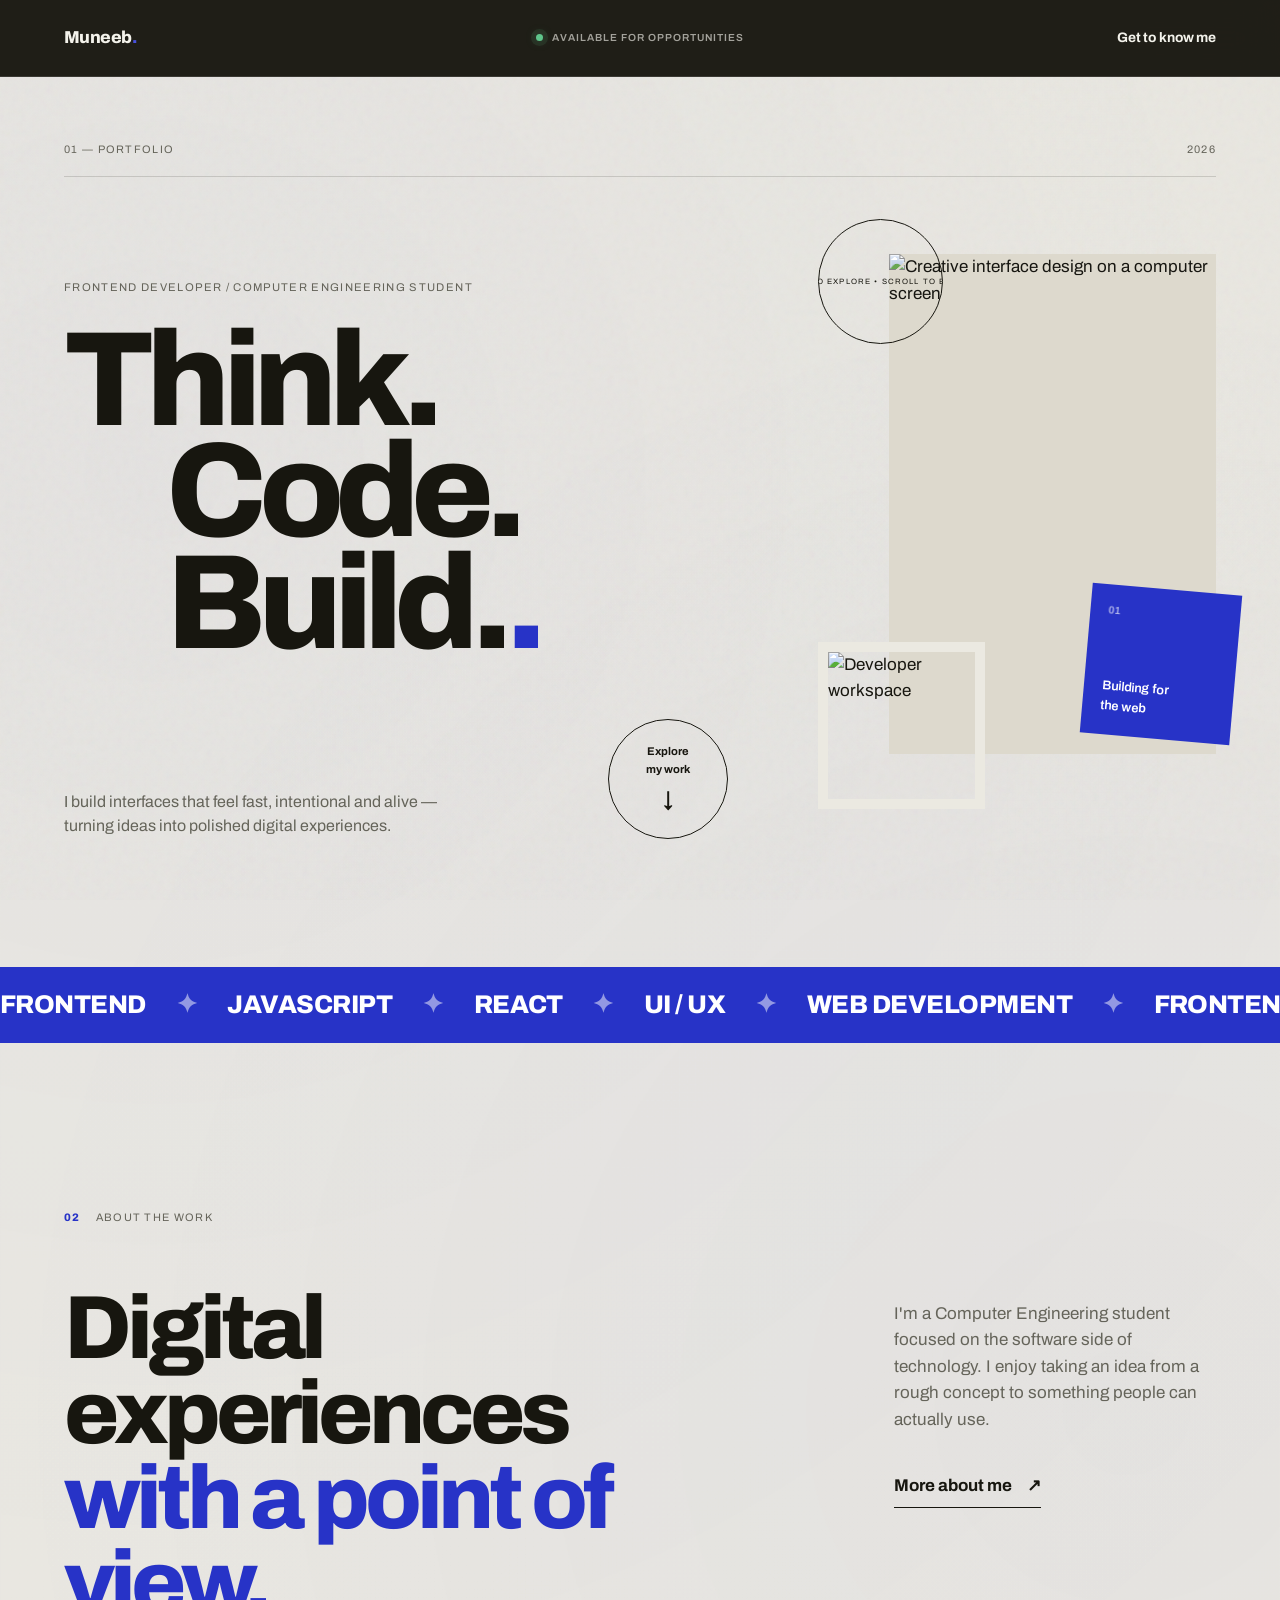
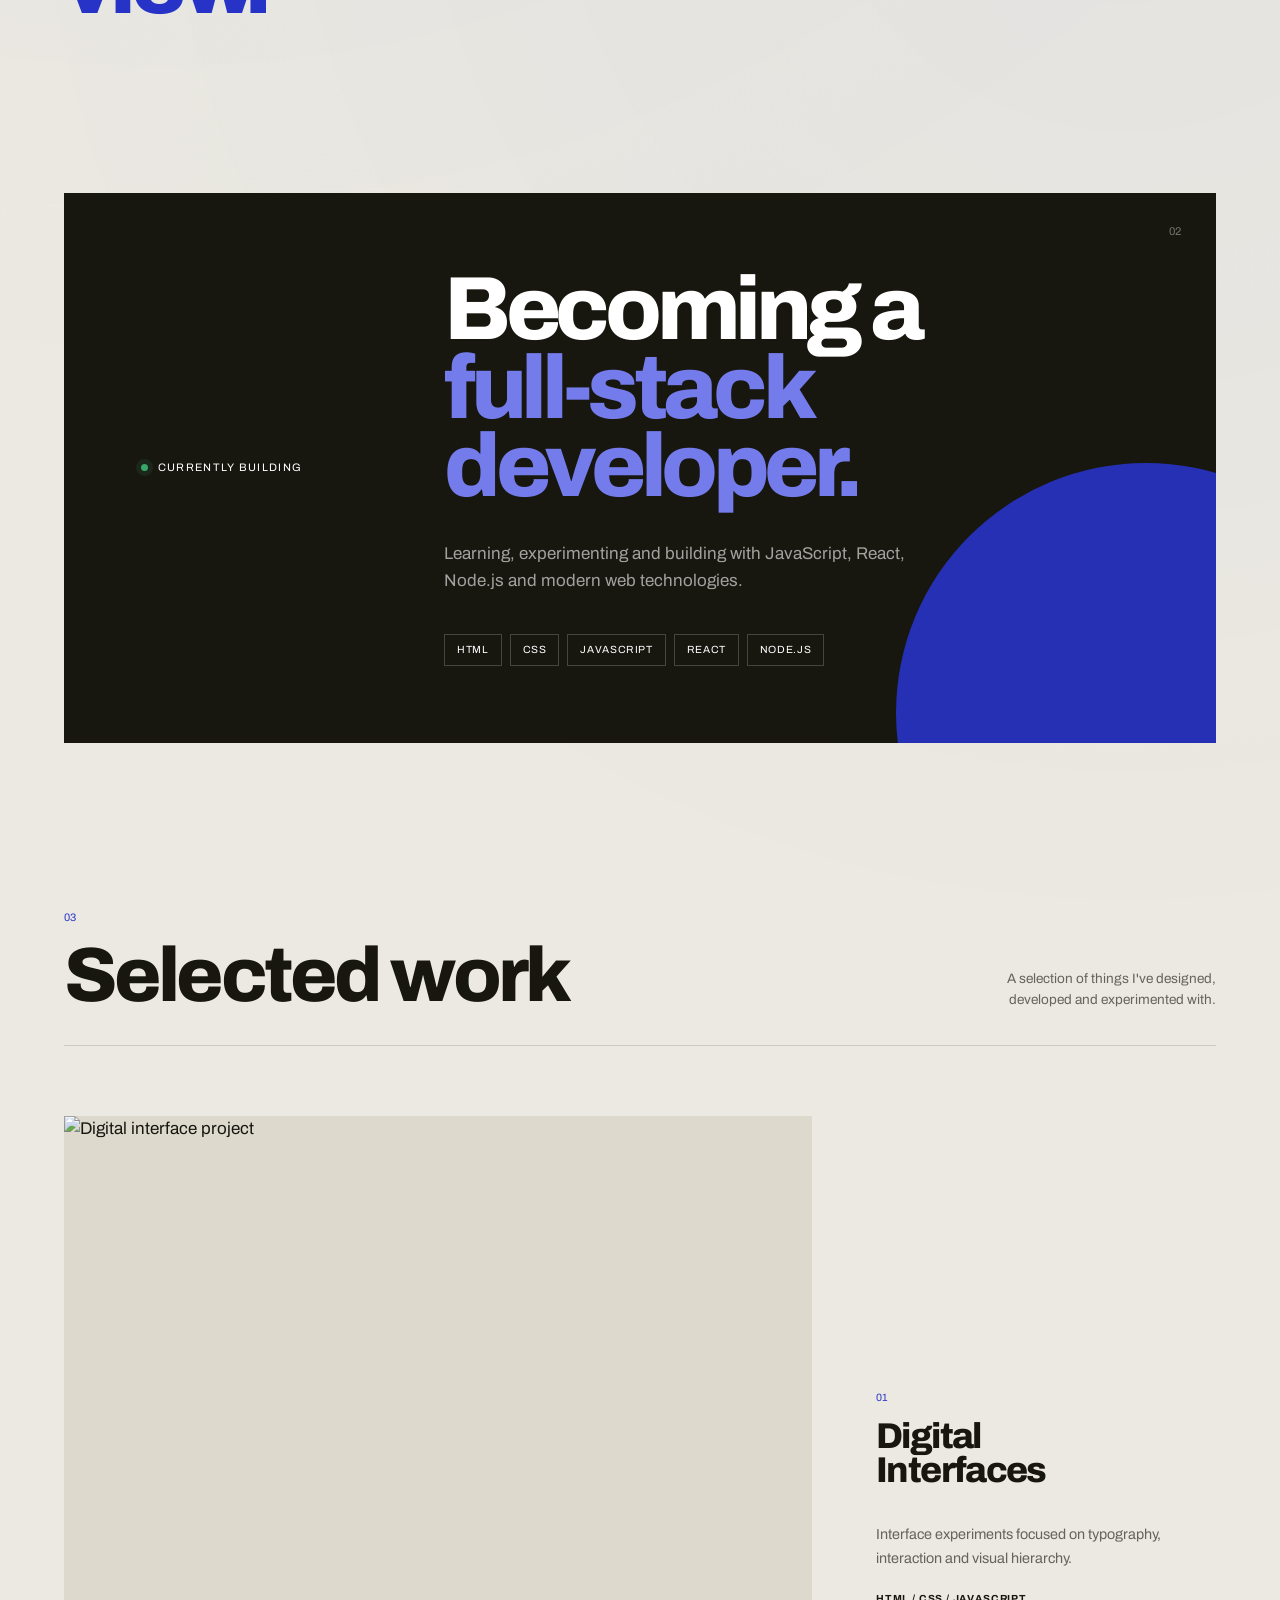
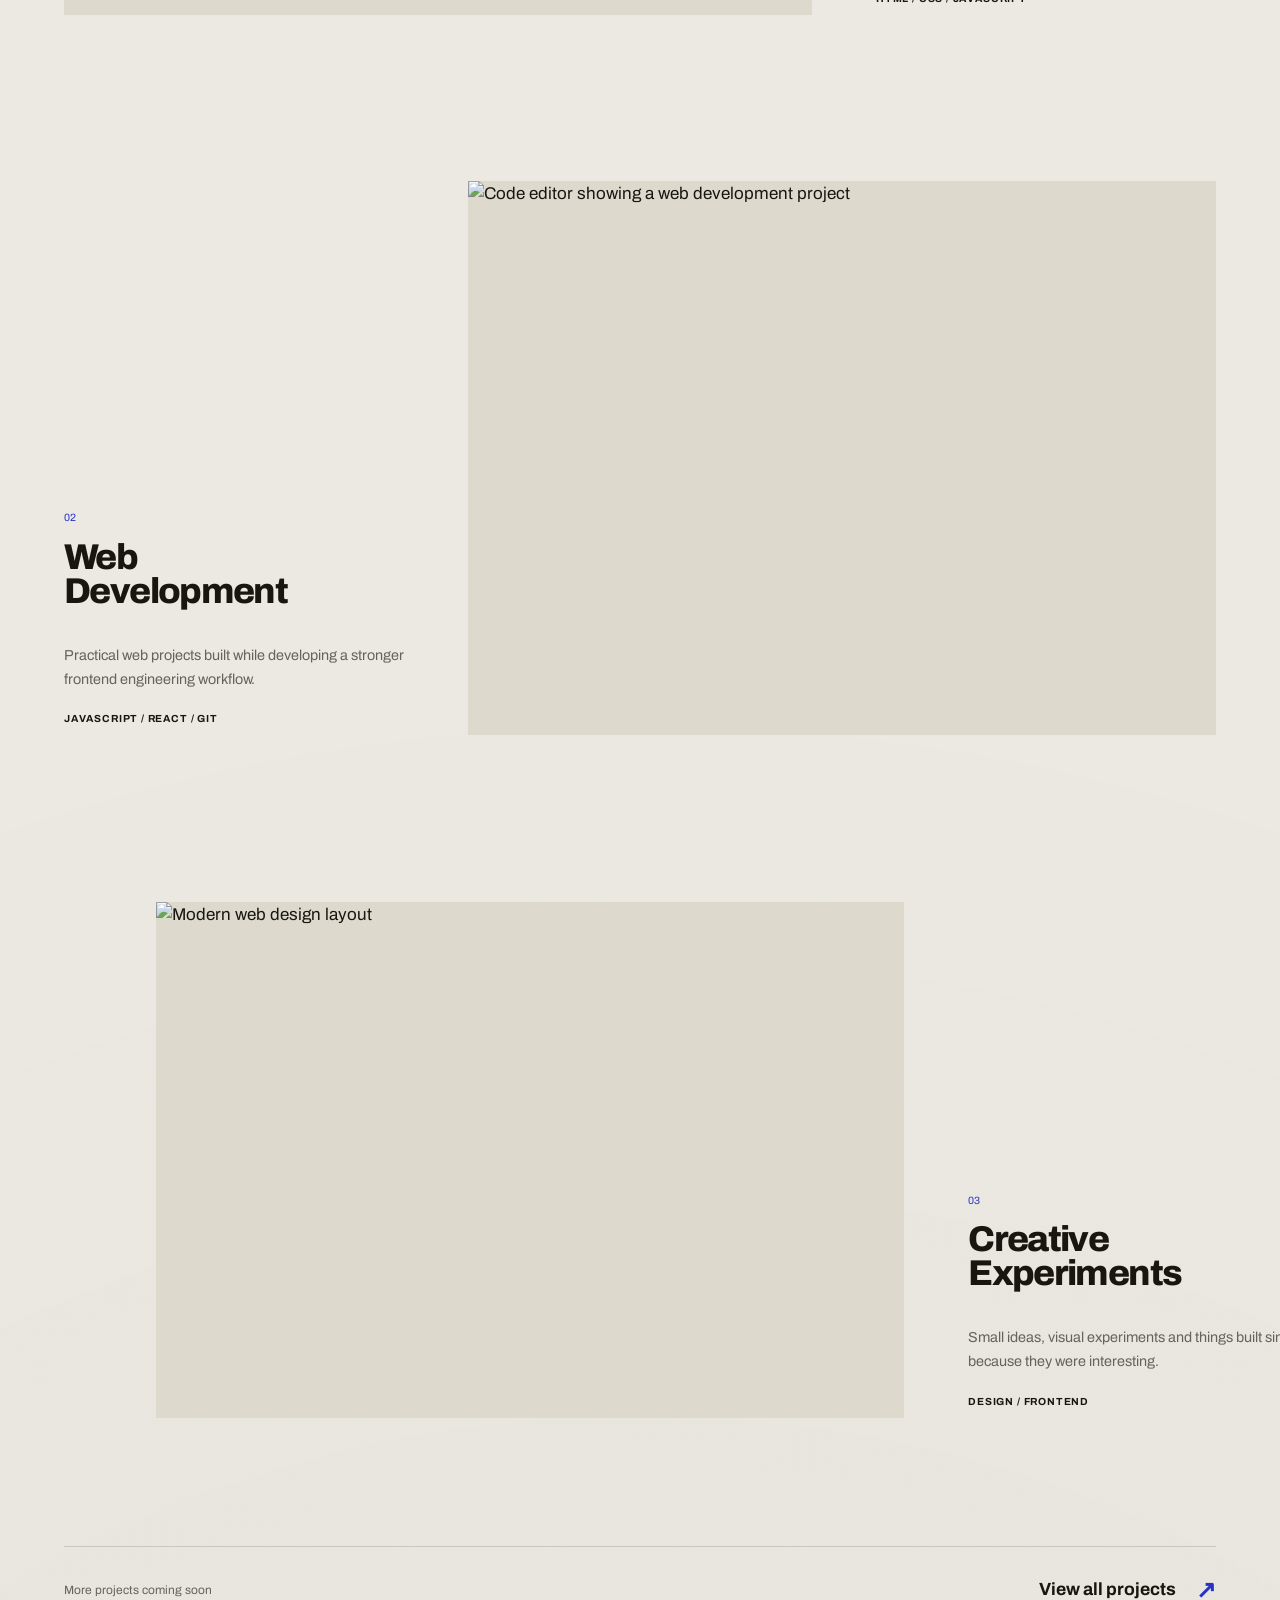
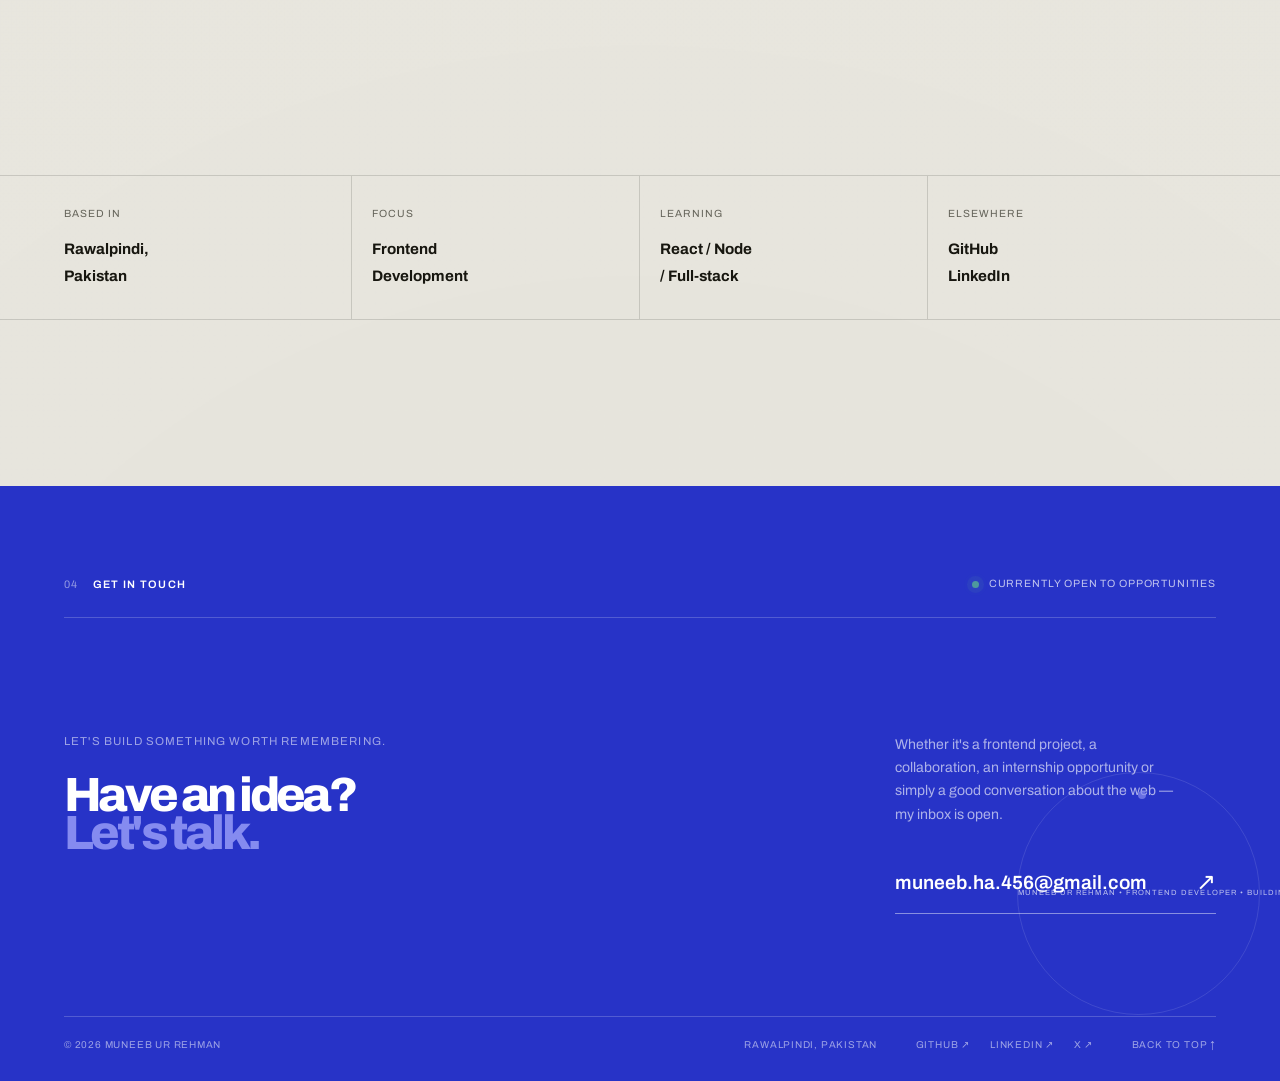
==== commit 3d9b1468: "Update portfolio homepage" ====
--- a/portfolio-website/index.html
+++ b/portfolio-website/index.html
@@ -183,11 +183,11 @@
         <h1 class="hero-title">
 
           <span class="hero-line reveal">
-            Muneeb
+            Think.
           </span>
 
           <span class="hero-line hero-line-indent reveal">
-            Ur Rehman<span class="hero-dot">.</span>
+            Code. Build.<span class="hero-dot">.</span>
           </span>
 
         </h1>
